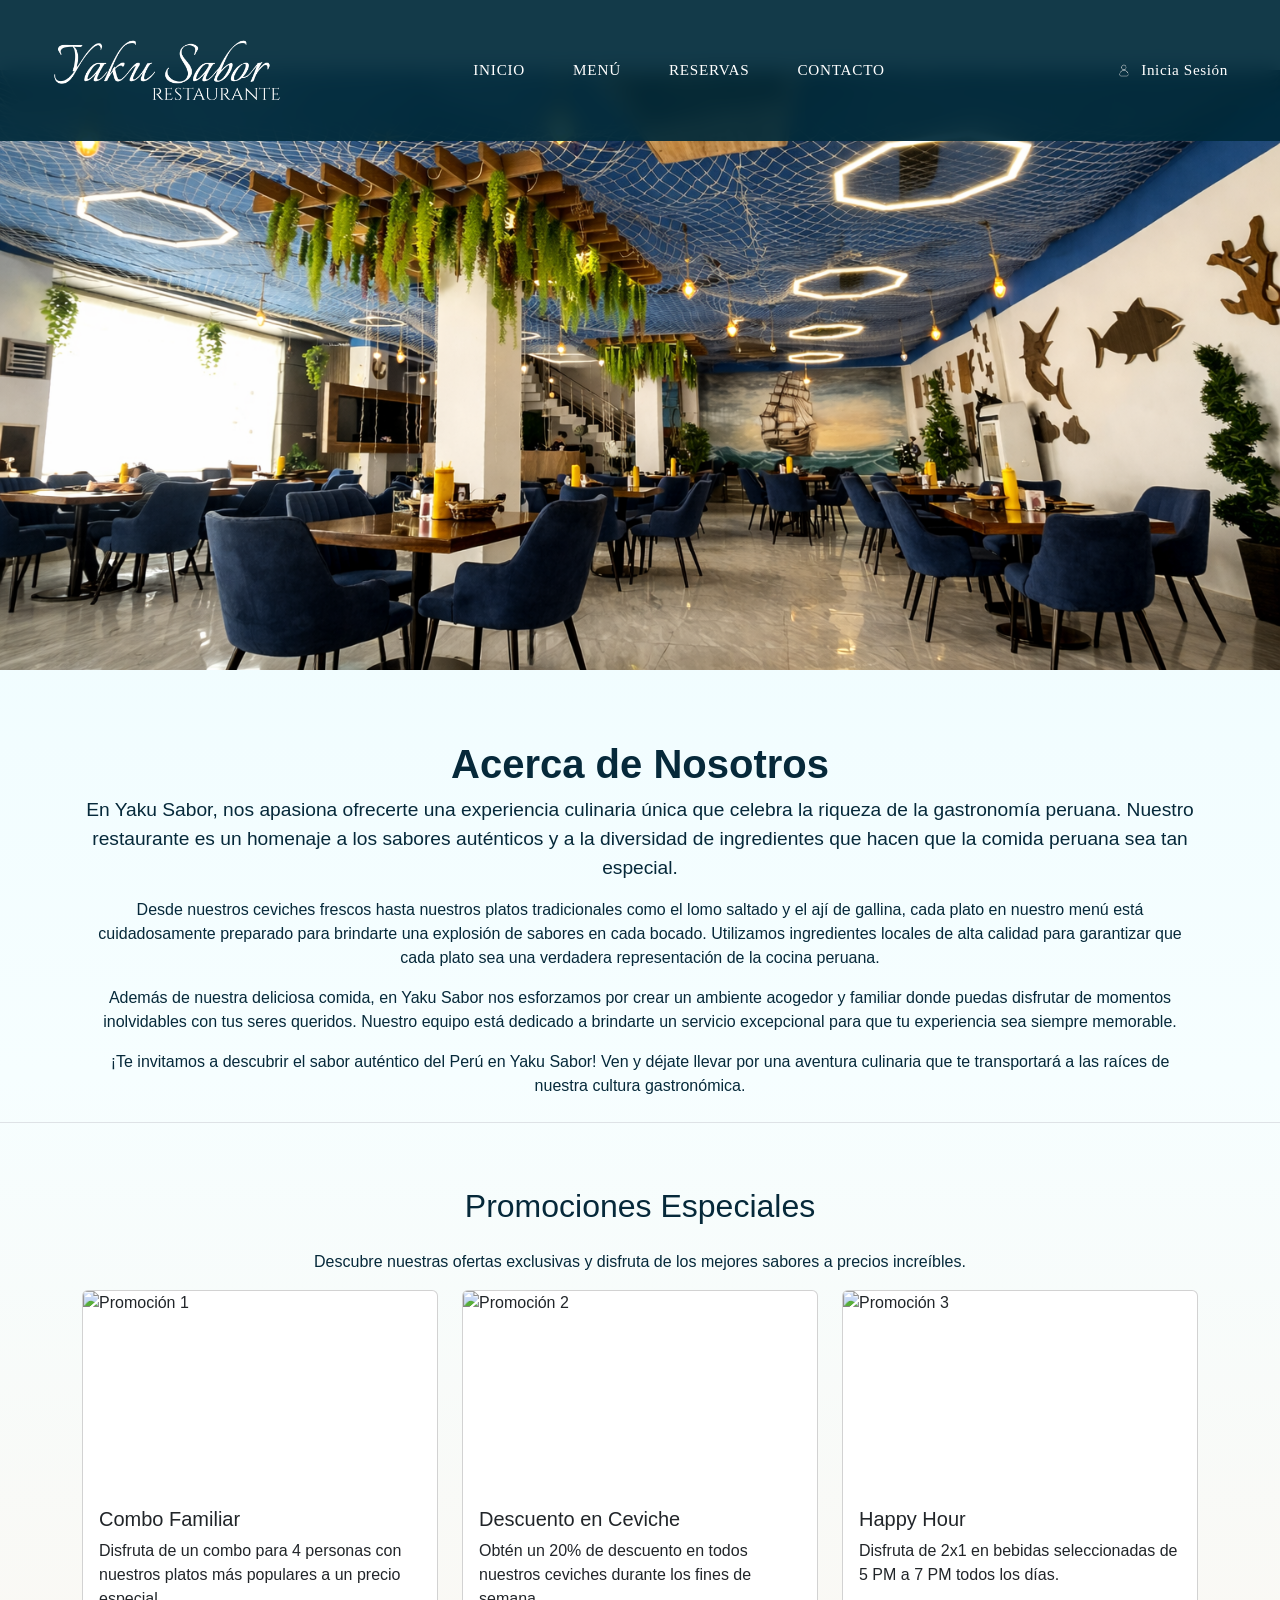
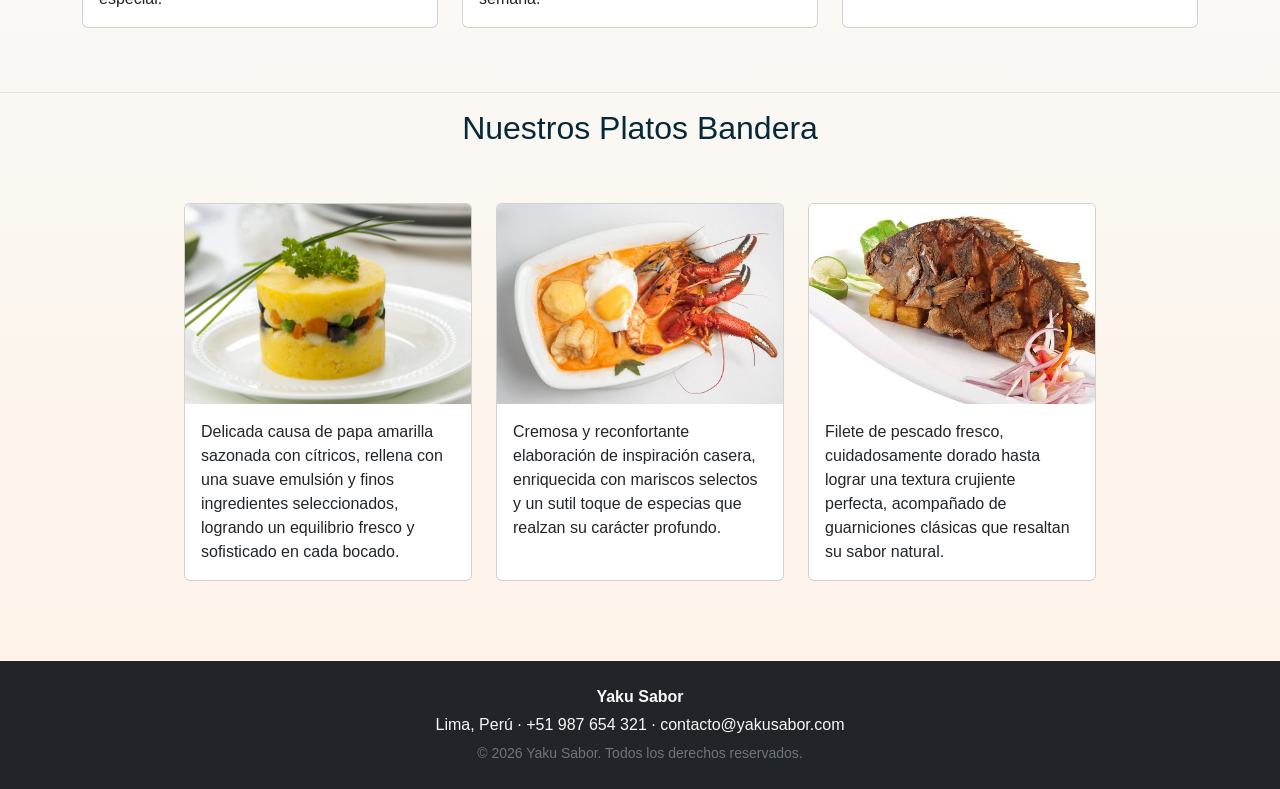
==== Frontend/Dashboard/HTML/Dashboard.html @ efae7c50 "Actualizacion de archivos del proyecto y documentacion README" ====
<!DOCTYPE html>
<html lang="es">

<head>
    <meta charset="UTF-8">
    <meta name="viewport" content="width=device-width, initial-scale=1.0">
    <title>Dashboard - Yaku Sabor</title>
    <link href="https://cdn.jsdelivr.net/npm/bootstrap@5.3.8/dist/css/bootstrap.min.css" rel="stylesheet"
        integrity="sha384-sRIl4kxILFvY47J16cr9ZwB07vP4J8+LH7qKQnuqkuIAvNWLzeN8tE5YBujZqJLB" crossorigin="anonymous">
    <link rel="stylesheet" href="../CSS/styledash.css?v=2">
</head>

<body>
    <nav class="navbar navbar-expand bg-white shadow-sm py-2">
        <div class="container-fluid">
            <div class="ms-auto d-flex align-items-center gap-3">
                <div class="text-end">
                    <div class="fw-semibold text-primary" id="dashboardUserName">Usuario</div>
                    <small class="text-muted" id="dashboardUserRole">Rol</small>
                </div>
                <button class="btn btn-outline-danger btn-sm" type="button" id="dashboardLogoutBtn">
                    Cerrar sesión
                </button>
                <a href="#" class="profile-link d-flex align-items-center text-decoration-none">
                    <img src="../../../img/register2.png" alt="perfil" class="profile-img">
                </a>
            </div>
        </div>
    </nav>

    <div class="dashboard-wrapper">
        <div class="dashboard-grid">
            <aside class="col-left">
                <div class="restaurant-card p-3">
                    <div class="restaurant-header">
                        <img src="../../../img/ICON1.png" alt="icon" class="icon-img">
                    </div>

                    <div class="left-options mt-3 d-grid gap-2">
                        <!-- Gestión de Sala -->
                        <a href="Gestion DeSala.html" class="btn-pdf js-dashboard-link"
                            data-title="Gestión de Sala" data-roles="ADMINISTRADOR,MESERO">Gestión de Sala</a>

                        <!-- Gestión Cocina -->
                        <a href="GestionDeCocinav2.html" class="btn-pdf js-dashboard-link"
                            data-title="Gestión Cocina" data-roles="ADMINISTRADOR,COCINERO">Gestión Cocina</a>

                        <!-- Gestión de Productos -->
                        <a href="Productos.html" class="btn-pdf js-dashboard-link"
                            data-title="Gestión de Productos" data-roles="ADMINISTRADOR,COCINERO">Gestión de Productos</a>

                        <!-- Factura -->
                        <a href="Factura.html" class="btn-pdf js-dashboard-link" data-title="Factura"
                            data-roles="ADMINISTRADOR,MESERO">Factura</a>

                        <!-- Reporte Ventas -->
                        <a href="ReporteVentas.html" class="btn-pdf js-dashboard-link" data-title="Reporte Ventas"
                            data-roles="ADMINISTRADOR">Reporte Ventas</a>

                        <!-- Gestión de Mozos -->
                        <a href="GestionMozos.html" class="btn-pdf js-dashboard-link"
                            data-title="Gestión de Mozos" data-roles="ADMINISTRADOR">Gestión de Mozos</a>
                    </div>
                </div>
            </aside>

            <main class="col-right">
                <div class="d-flex align-items-center justify-content-between flex-wrap gap-2 mb-3">
                    <h2 class="right-title mb-0">Dashboard</h2>
                </div>

                <section class="card-panel module-viewer">
                    <div class="d-flex justify-content-between align-items-center gap-2 mb-3 flex-wrap">
                        <h3 id="viewer-title" class="h5 mb-0">Gestión de Sala</h3>
                    </div>

                    <div class="w-100">
                        <iframe id="dashboard-content-frame" class="module-frame w-100" title="Contenido del módulo"
                            src="Gestion DeSala.html"></iframe>
                    </div>
                </section>
            </main>
        </div>
    </div>

    <script src="https://cdn.jsdelivr.net/npm/bootstrap@5.3.8/dist/js/bootstrap.bundle.min.js"
        integrity="sha384-FKyoEForCGlyvwx9Hj09JcYn3nv7wiPVlz7YYwJrWVcXK/BmnVDxM+D2scQbITxI"
        crossorigin="anonymous"></script>
    <script>

                function resolveApiBaseUrl() {
            const override = window.__API_BASE_URL__ || localStorage.getItem("apiBaseUrl");
            if (override) {
                return override.replace(/\/$/, "");
            }

            const { origin, hostname, protocol } = window.location;

            if (hostname.endsWith(".app.github.dev") || hostname.endsWith(".githubpreview.dev")) {
                return origin.replace(/-(\d+)\.app\.github\.dev$/, "-8080.app.github.dev").replace(/-(\d+)\.githubpreview\.dev$/, "-8080.githubpreview.dev") + "/api";
            }

            return `${protocol}//${hostname}:8080/api`;
        }
        
        const moduleLinks = Array.from(document.querySelectorAll('.js-dashboard-link'));
        const moduleFrame = document.getElementById('dashboard-content-frame');
        const viewerTitle = document.getElementById('viewer-title');
        const dashboardUserName = document.getElementById('dashboardUserName');
        const dashboardUserRole = document.getElementById('dashboardUserRole');
        const dashboardLogoutBtn = document.getElementById('dashboardLogoutBtn');

        const token = localStorage.getItem('token');
        if (!token) {
            window.location.href = '../../Principal/HTML/index.html';
        }

        const authHeaders = () => ({
            'Content-Type': 'application/json',
            Authorization: `Bearer ${token}`
        });

        const redirectToPublic = () => {
            localStorage.removeItem('token');
            localStorage.removeItem('rol');
            localStorage.removeItem('nombre');
            window.location.href = '../../Principal/HTML/index.html';
        };

        async function loadSession() {
            try {
                const res = await fetch(`${resolveApiBaseUrl()}/auth/me`, { headers: authHeaders() });
                if (!res.ok) { redirectToPublic(); return; }

                const data = await res.json();
                const nombre = data.nombre || 'Usuario';
                const rol = data.rol || 'Sin rol';

                localStorage.setItem('rol', rol);
                localStorage.setItem('nombre', nombre);

                dashboardUserName.textContent = nombre;
                dashboardUserRole.textContent = rol;

                // ── Si es Mesero, registrar presencia activa ──────────────
                if (rol.trim().toUpperCase() === 'MESERO') {
                    registrarMeseroActivo(nombre);
                }

                // ── Panel de tareas asignadas (solo Mesero) ────────────────
                iniciarPanelTareas(rol);

                if (rol.toLowerCase().includes('cliente')) {
                    redirectToPublic();
                    return;
                }

                let firstVisible = null;
                moduleLinks.forEach((link) => {
                    const roles = (link.dataset.roles || '')
                        .split(',')
                        .map(r => r.trim().toUpperCase())
                        .filter(Boolean);
                    const hasAccess = roles.length === 0 || roles.includes(rol.trim().toUpperCase());
                    link.style.display = hasAccess ? 'block' : 'none';
                    if (hasAccess && !firstVisible) firstVisible = link;
                });

                if (firstVisible) {
                    viewerTitle.textContent = firstVisible.dataset.title || 'Dashboard';
                    moduleFrame.src = firstVisible.getAttribute('href');
                } else {
                    viewerTitle.textContent = 'Sin permisos';
                    moduleFrame.srcdoc = '<div style="padding:24px;font-family:Arial,sans-serif;color:#1b3a57"><h4>Sin permisos</h4><p>No tienes acceso a ningún módulo.</p></div>';
                }

                moduleLinks.forEach((link) => {
                    if (link.style.display === 'none') return;
                    link.addEventListener('click', (event) => {
                        event.preventDefault();
                        const href = link.getAttribute('href');
                        const title = link.dataset.title || 'Vista del módulo';
                        if (!href || href === '#') {
                            viewerTitle.textContent = `${title} (pendiente)`;
                            moduleFrame.removeAttribute('src');
                            moduleFrame.srcdoc = '<div style="font-family:Arial,sans-serif;padding:24px;color:#1b3a57"><h4>Módulo pendiente</h4></div>';
                            return;
                        }
                        viewerTitle.textContent = title;
                        moduleFrame.removeAttribute('srcdoc');
                        moduleFrame.src = href;
                    });
                });
            } catch (err) {
                redirectToPublic();
            }
        }

        // ── Registrar mesero activo en localStorage ───────────────────────
        function registrarMeseroActivo(nombre) {
            try {
                const KEY = 'mozos_activos';
                const raw = localStorage.getItem(KEY);
                const activos = raw ? JSON.parse(raw) : {};
                activos[nombre] = Date.now();
                localStorage.setItem(KEY, JSON.stringify(activos));
            } catch (e) { /* silencioso */ }
        }

        // ── Panel flotante de tareas pendientes (solo rol Mesero) ─────────
        function iniciarPanelTareas(rol) {
            if (rol.trim().toUpperCase() !== 'MESERO') return;

            const panel = document.createElement('div');
            panel.id = 'panelTareas';
            panel.style.cssText = 'position:fixed;bottom:20px;right:20px;max-width:320px;z-index:2000;';
            document.body.appendChild(panel);

            async function cargarTareas() {
                try {
                    const res = await fetch(`${resolveApiBaseUrl()}/tareas/mias`, { headers: authHeaders() });
                    if (!res.ok) return;
                    const tareas = await res.json();

                    if (!tareas.length) { panel.innerHTML = ''; return; }

                    panel.innerHTML = tareas.map(t => `
                        <div style="background:#1b3a57;color:#fff;border-radius:12px;padding:12px 16px;margin-bottom:8px;box-shadow:0 8px 24px rgba(0,0,0,.2);">
                            <div style="font-size:.72rem;opacity:.7;margin-bottom:4px;">📋 Tarea de ${t.asignadoPor}</div>
                            <div style="font-size:.9rem;margin-bottom:8px;">${t.mensaje}</div>
                            <button onclick="completarTarea(${t.id})" style="background:#16a34a;border:none;color:#fff;border-radius:8px;padding:5px 12px;font-size:.8rem;cursor:pointer;">✓ Hecho</button>
                        </div>
                    `).join('');
                } catch (e) { /* silencioso */ }
            }

            window.completarTarea = async function (id) {
                try {
                    await fetch(`${resolveApiBaseUrl()}/tareas/${id}/completar`, { method: 'PUT', headers: authHeaders() });
                    cargarTareas();
                } catch (e) { /* silencioso */ }
            };

            cargarTareas();
            setInterval(cargarTareas, 20000);
        }

        // ── Al cerrar sesión, quitar al mesero del registro ───────────────
        dashboardLogoutBtn.addEventListener('click', () => {
            const nombre = localStorage.getItem('nombre');
            const rol    = localStorage.getItem('rol') || '';
            if (rol.trim().toUpperCase() === 'MESERO' && nombre) {
                try {
                    const KEY = 'mozos_activos';
                    const raw = localStorage.getItem(KEY);
                    const activos = raw ? JSON.parse(raw) : {};
                    delete activos[nombre];
                    localStorage.setItem(KEY, JSON.stringify(activos));
                } catch (e) { /* silencioso */ }
            }
            localStorage.removeItem('token');
            localStorage.removeItem('rol');
            localStorage.removeItem('nombre');
            window.location.href = '../../Principal/HTML/index.html';
        });

        loadSession();
    </script>
</body>
</html>
---- Frontend/Dashboard/CSS/styledash.css ----
* {
    margin: 0;
    padding: 0;
    box-sizing: border-box;
}

body {
    font-family: 'Trebuchet MS', 'Lucida Sans Unicode', 'Lucida Grande', 'Lucida Sans', Arial, sans-serif;
    min-height: 100vh;
    color: #1b3a57;
}

.navbar {
    background: #fff;
}

.profile-img {
    width: 40px;
    height: 40px;
    border-radius: 50%;
    object-fit: cover;
    border: 2px solid rgba(27, 58, 87, 0.08);
}

.dashboard-wrapper {
    padding: 1em 0;
    width: 100%;
}

.dashboard-grid {
    display: grid;
    grid-template-columns: 320px 1fr;
    gap: 24px;
    width: 100%;
    align-items: start;
}

.restaurant-card {
    background-color: #1b3a57;
    padding: 0 0 4em 1em;
    border-radius: var(--bs-card-border-radius, 12px);
    overflow: hidden;
    box-shadow: 0 10px 28px rgba(27, 58, 87, 0.14);
}

.icon-img {
    width: 90%;
    height: auto;
    object-fit: contain;
    display: block;
}

.left-options .btn-pdf {
    background-color: rgba(255, 255, 255, 0.08);
    color: #fff;
    padding: 10px 12px;
    display: flex;
    align-items: center;
    justify-content: flex-start;
    gap: 10px;
    text-decoration: none;
    font-size: 15px;
    border: 1px solid rgba(255, 255, 255, 0.18);
    border-radius: 999px;
    transition: background-color 0.2s ease, color 0.2s ease, border-color 0.2s ease, transform 0.15s ease;
    box-shadow: none;
}

.left-options .btn-pdf:hover {
    background-color: rgba(245, 245, 245, 0.96);
    color: #1b3a57;
    border-color: rgba(245, 245, 245, 0.9);
    transform: translateY(-1px);
}

.col-right .right-title {
    font-size: 1.4rem;
    margin-bottom: 12px;
    color: #1b3a57;
}

.grid-dashboard {
    display: grid;
    grid-template-columns: repeat(2, 1fr);
    gap: 18px;
    padding: 6px 0;
    margin-top: 6px;
}

.card-panel {
    background: #ffffff;
    border-radius: var(--bs-card-border-radius, 12px);
    padding: 18px;
    display: flex;
    flex-direction: column;
    justify-content: center;
    box-shadow: 0 10px 28px rgba(0, 0, 0, 0.06);
    min-height: 120px;
    border: 1px solid rgba(219, 227, 234, 0.85);
}

.metric-card {
    text-align: left;
    padding: 14px;
}

.metric-value {
    font-size: 1.25rem;
    font-weight: 700;
    color: #1b3a57;
}

.metric-label {
    font-size: 0.85rem;
    color: #6b7b8a;
    margin-top: 6px;
}

.placeholder-panel {
    min-height: 220px;
    align-items: flex-start;
    gap: 8px;
}

.placeholder-title {
    font-weight: 600;
    color: #1b3a57;
    margin-bottom: 8px;
}

.grid-dashboard .btn-pdf {
    height: 120px;
    display: flex;
    align-items: center;
    justify-content: center;
    border-radius: 8px;
    font-size: 1rem;
    text-decoration: none;
    color: #fff;
    background-color: #1b3a57;
    border: none;
    transition: background-color 0.3s ease, color 0.3s ease;
}

.module-viewer {
    min-height: calc(100vh - 120px);
}

.module-viewer .btn-pdf {
    border-radius: 8px;
    text-decoration: none;
    color: #fff;
    background-color: #1b3a57;
    border: none;
    transition: background-color 0.3s ease, color 0.3s ease;
}

.module-frame {
    width: 100%;
    min-height: 72vh;
    border: 1px solid rgba(219, 227, 234, 0.95);
    border-radius: 12px;
    background: #fff;
    box-shadow: 0 10px 22px rgba(0, 0, 0, 0.04);
}


.category-card {
    border: none;
    border-radius: 16px;
    box-shadow: 0 8px 22px rgba(0, 0, 0, 0.06);
    overflow: hidden;
}

.category-card .card-header {
    background: #ffffff;
    color: #1b3a57;
    font-weight: 700;
    border-bottom: 1px solid #e7edf3;
}

.category {
    border: none;
    border-radius: 16px;
    overflow: hidden;
    box-shadow: 0 8px 22px rgba(0, 0, 0, 0.06);
}

.category-bar {
    display: flex;
    gap: 10px;
    align-items: center;
    overflow-x: auto;
    padding: 14px 16px;
    background: #ffffff;
    border-bottom: 1px solid #e7edf3;
    white-space: nowrap;
}

.category-tab {
    flex: 0 0 auto;
    border: 1px solid #d9e2ec;
    border-radius: 999px;
    background: #f8fbff;
    color: #1b3a57;
    font-weight: 700;
    padding: 10px 16px;
    transition: background-color 0.2s ease, color 0.2s ease, transform 0.2s ease, border-color 0.2s ease;
}

.category-tab:hover {
    border-color: #1b3a57;
    background: #eef5fb;
    color: #1b3a57;
    transform: translateY(-1px);
}

.category-tab.active {
    background: #1b3a57;
    color: #fff;
    border-color: #1b3a57;
}

.category-body {
    background: #fff;
}

.category-panel {
    display: none;
}

.category-panel.active {
    display: block;
}

.ticket-card {
    border: none;
    border-radius: 16px;
    overflow: hidden;
    box-shadow: 0 8px 22px rgba(0, 0, 0, 0.06);
    position: sticky;
    top: 24px;
}

.ticket-header {
    background: #1b3a57;
    color: #fff;
    font-weight: 700;
    border-bottom: none;
}

.ticket-body {
    min-height: 320px;
    background: #fff;
}

.ticket-footer {
    background: #f7fafc;
    border-top: 1px solid #e7edf3;
    color: #1b3a57;
}

.ticket-meta {
    display: flex;
    justify-content: space-between;
    gap: 12px;
    flex-wrap: wrap;
    font-size: 0.95rem;
    color: #1b3a57;
}

.ticket-empty {
    padding: 18px;
    border: 1px dashed #cfd8e3;
    border-radius: 12px;
    color: #6b7b8a;
    background: #fbfdff;
}

.ticket-items {
    display: flex;
    flex-direction: column;
    gap: 12px;
}

.ticket-item {
    display: flex;
    justify-content: space-between;
    gap: 12px;
    padding: 12px 0;
    border-bottom: 1px solid #eef2f6;
}

.ticket-item:last-child {
    border-bottom: none;
}

.ticket-item-name {
    font-weight: 700;
    color: #1b3a57;
}

.ticket-item-meta {
    font-size: 0.9rem;
    color: #6b7b8a;
}

.product-grid {
    display: grid;
    grid-template-columns: repeat(2, minmax(0, 1fr));
    gap: 12px;
}

.product-btn {
    min-height: 84px;
    padding: 12px 14px;
    border: 1px solid #d9e2ec;
    border-radius: 14px;
    background: #fff;
    color: #1b3a57;
    text-align: left;
    font-weight: 700;
    display: flex;
    flex-direction: column;
    justify-content: center;
    gap: 4px;
    transition: transform 0.2s ease, border-color 0.2s ease, box-shadow 0.2s ease, background-color 0.2s ease;
}

.product-btn span {
    font-size: 0.9rem;
    font-weight: 600;
    color: #6b7b8a;
}

.product-btn:hover {
    border-color: #1b3a57;
    box-shadow: 0 8px 18px rgba(27, 58, 87, 0.12);
    transform: translateY(-2px);
    background: #f7fbff;
    color: #1b3a57;
}

.product-btn:focus-visible {
    outline: 3px solid rgba(27, 58, 87, 0.22);
    outline-offset: 2px;
}

.product-item {
    display: flex;
    justify-content: space-between;
    align-items: start;
    gap: 16px;
    padding: 0.8rem 0;
    border-bottom: 1px solid #eef2f6;
}

.product-item:last-child {
    border-bottom: none;
}

.product-name {
    font-weight: 600;
    color: #1b3a57;
}

.product-meta {
    font-size: 0.9rem;
    color: #6b7b8a;
}

.product-price {
    font-weight: 700;
    color: #1b3a57;
    white-space: nowrap;
}

/* Responsivo */
@media (max-width: 992px) {
    .dashboard-grid {
        grid-template-columns: 1fr;
        padding: 0 12px;
    }

    .grid-dashboard {
        grid-template-columns: repeat(2, 1fr);
    }

    .restaurant-card {
        height: 120px;
    }

    .module-viewer {
        min-height: auto;
    }
}

@media (max-width: 576px) {
    .grid-dashboard {
        grid-template-columns: 1fr;
    }

    .left-options .btn-pdf {
        font-size: 0.9rem;
        padding: 10px;
    }

    .profile-img {
        width: 36px;
        height: 36px;
    }

    .product-grid {
        grid-template-columns: 1fr;
    }

    .ticket-card {
        position: static;
    }

    .category-bar {
        padding: 12px;
    }

    .category-tab {
        padding: 9px 14px;
        font-size: 0.95rem;
    }
}

/* Utilidades / overrides del tema (mínimo) */

.mb-2 .badge {
    font-size: 0.95rem;
    font-weight: 600;
    padding: 0.55em 0.90em;
}

.product-btn.no-disponible {
    background: #fef2f2;
    border-color: #fca5a5;
    color: #9ca3af;
    cursor: not-allowed;
    opacity: .75;
}

.product-btn.no-disponible span {
    color: #ef4444;
}

.product-btn.no-disponible .badge-nodisponible {
    display: inline-block;
    font-size: .68rem;
    background: #fee2e2;
    color: #dc2626;
    border-radius: 999px;
    padding: 1px 7px;
    font-weight: 700;
    margin-top: 2px;
}

.product-btn.no-disponible:hover {
    transform: none;
    box-shadow: none;
    border-color: #fca5a5;
    background: #fef2f2;
}

/* Pestaña de categoría vacía */
.category-tab.sin-items {
    opacity: .45;
    cursor: default;
}

#productosCargando {
    color: #64748b;
    font-size: .88rem;
    padding: 20px;
    text-align: center;
}

.sala-header {
    display: flex;
    align-items: center;
    justify-content: space-between;
    flex-wrap: wrap;
    gap: 10px;
    margin-bottom: 10px;
}

#lastUpdate {
    font-size: .75rem;
    color: #94a3b8;
}

.refresh-sala-btn {
    font-size: .8rem;
    border-radius: 999px;
    padding: 4px 14px;
}

.section-title {
    font-size: 1rem;
    font-weight: 700;
    color: #1b3a57;
    display: flex;
    align-items: center;
    gap: 8px;
    margin: 22px 0 12px;
    padding-bottom: 6px;
    border-bottom: 2px solid #e2e8f0;
}


/* ════════════════════════════════════════
       LAYOUT
    ════════════════════════════════════════ */
.sala-header {
    display: flex;
    align-items: center;
    justify-content: space-between;
    flex-wrap: wrap;
    gap: 10px;
    margin-bottom: 12px;
}

#lastUpdate {
    font-size: .73rem;
    color: #94a3b8;
}

.section-title {
    font-size: .95rem;
    font-weight: 700;
    color: #1b3a57;
    display: flex;
    align-items: center;
    gap: 8px;
    margin: 24px 0 12px;
    padding-bottom: 6px;
    border-bottom: 2px solid #e2e8f0;
}

/* ════════════════════════════════════════
       TARJETA DE MESA
    ════════════════════════════════════════ */
.card.mesa {
    border-radius: 14px;
    border: 2px solid;
}

/* -- Verde: disponible / libre */
.card.mesa.disponible {
    background: #f0fdf4;
    border-color: #4ade80;
}

/* -- Amarillo: ocupada */
.card.mesa.ocupada {
    background: #fefce8;
    border-color: #facc15;
}

/* -- Gris: reservada */
.card.mesa.reservada {
    background: #f1f5f9;
    border-color: #94a3b8;
}

/* -- Rojo: fuera de servicio */
.card.mesa.fuera {
    background: #fff1f2;
    border-color: #f87171;
}
.mesa-link {
    display: block;
    text-align: center;
    font-weight: 700;
    font-size: .88rem;
    letter-spacing: .04em;
    border-radius: 9px;
    padding: 10px 4px;
    color: #fff;
    text-decoration: none;
}

.disponible .mesa-link {
    background: #16a34a;
}

.ocupada .mesa-link {
    background: #ca8a04;
}

.reservada .mesa-link {
    background: #64748b;
}

.fuera .mesa-link {
    background: #dc2626;
    pointer-events: none;
    opacity: .7;
}

/* ── Badge estado ── */
.mesa-badge {
    font-size: .64rem;
    font-weight: 700;
    padding: 2px 8px;
    border-radius: 999px;
    display: block;
    text-align: center;
}

.disponible .mesa-badge {
    background: #dcfce7;
    color: #15803d;
}

.ocupada .mesa-badge {
    background: #fef9c3;
    color: #a16207;
}

.reservada .mesa-badge {
    background: #e2e8f0;
    color: #475569;
}

.fuera .mesa-badge {
    background: #fee2e2;
    color: #dc2626;
}


.mesa-actions {
    display: flex;
    gap: 4px;
    margin-top: 4px;
}

.btn-ac {
    flex: 1;
    font-size: .66rem;
    font-weight: 700;
    border: none;
    border-radius: 8px;
    padding: 5px 3px;
    cursor: pointer;
    white-space: nowrap;
}

.btn-ac:disabled {
    opacity: .32;
    cursor: not-allowed;
}

.btn-fuera {
    background: #ef4444;
    color: #fff;
}

.btn-fuera:hover:not(:disabled) {
    background: #b91c1c;
}

.btn-liberar {
    background: #16a34a;
    color: #fff;
    margin-top: 4px;
    width: 100%;
}

.btn-liberar:hover:not(:disabled) {
    background: #15803d;
}

.btn-eliminar {
    background: transparent;
    color: #dc2626;
    border: 1px solid #f87171;
    font-size: .62rem;
    border-radius: 8px;
    padding: 3px 6px;
    cursor: pointer;
    width: 100%;
    margin-top: 3px;
    transition: background .15s;
}

.btn-eliminar:hover {
    background: #fee2e2;
}

.sala-loading {
    text-align: center;
    padding: 40px;
    color: #8fa3b0;
    font-size: .9rem;
}

.sala-empty {
    text-align: center;
    padding: 40px;
    color: #94a3b8;
    font-size: .9rem;
    border: 2px dashed #e2e8f0;
    margin-top: 16px;
}

.sala-error {
    background: #fff1f2;
    border: 1px solid #fca5a5;
    border-radius: 10px;
    padding: 14px 18px;
    color: #dc2626;
    font-size: .88rem;
    margin: 12px 0;
}

.btn-add-mesa {
    display: inline-flex;
    align-items: center;
    gap: 7px;
    background: #1b3a57;
    color: #fff;
    border: none;
    border-radius: 999px;
    padding: 8px 20px;
    font-size: .87rem;
    font-weight: 700;
    cursor: pointer;

}

.btn-send-kitchen {
      background: linear-gradient(135deg, #ca8a04, #f59e0b);
      color: #fff;
      border: none;
      border-radius: 12px;
      padding: 12px 24px;
      font-weight: 700;
      font-size: .95rem;
      cursor: pointer;
      width: 100%;
      margin-top: 12px;
      display: flex;
      align-items: center;
      justify-content: center;
      gap: 8px;
      transition: transform .15s, box-shadow .15s, opacity .15s;
      box-shadow: 0 4px 14px rgba(202, 138, 4, .35);
    }
    .btn-send-kitchen:hover:not(:disabled) {
      transform: translateY(-2px);
      box-shadow: 0 8px 20px rgba(202, 138, 4, .45);
    }
    .btn-send-kitchen:disabled {
      opacity: .5;
      cursor: not-allowed;
    }
    .auto-refresh-badge {
      font-size: .72rem;
      background: #e8f1fb;
      color: #1b3a57;
      border: 1px solid #c9daef;
      border-radius: 999px;
      padding: 2px 10px;
      margin-left: 8px;
      font-weight: 600;
    }
    #refresh-countdown {
      font-size: .72rem;
      color: #94a3b8;
      display: inline-block;
    }
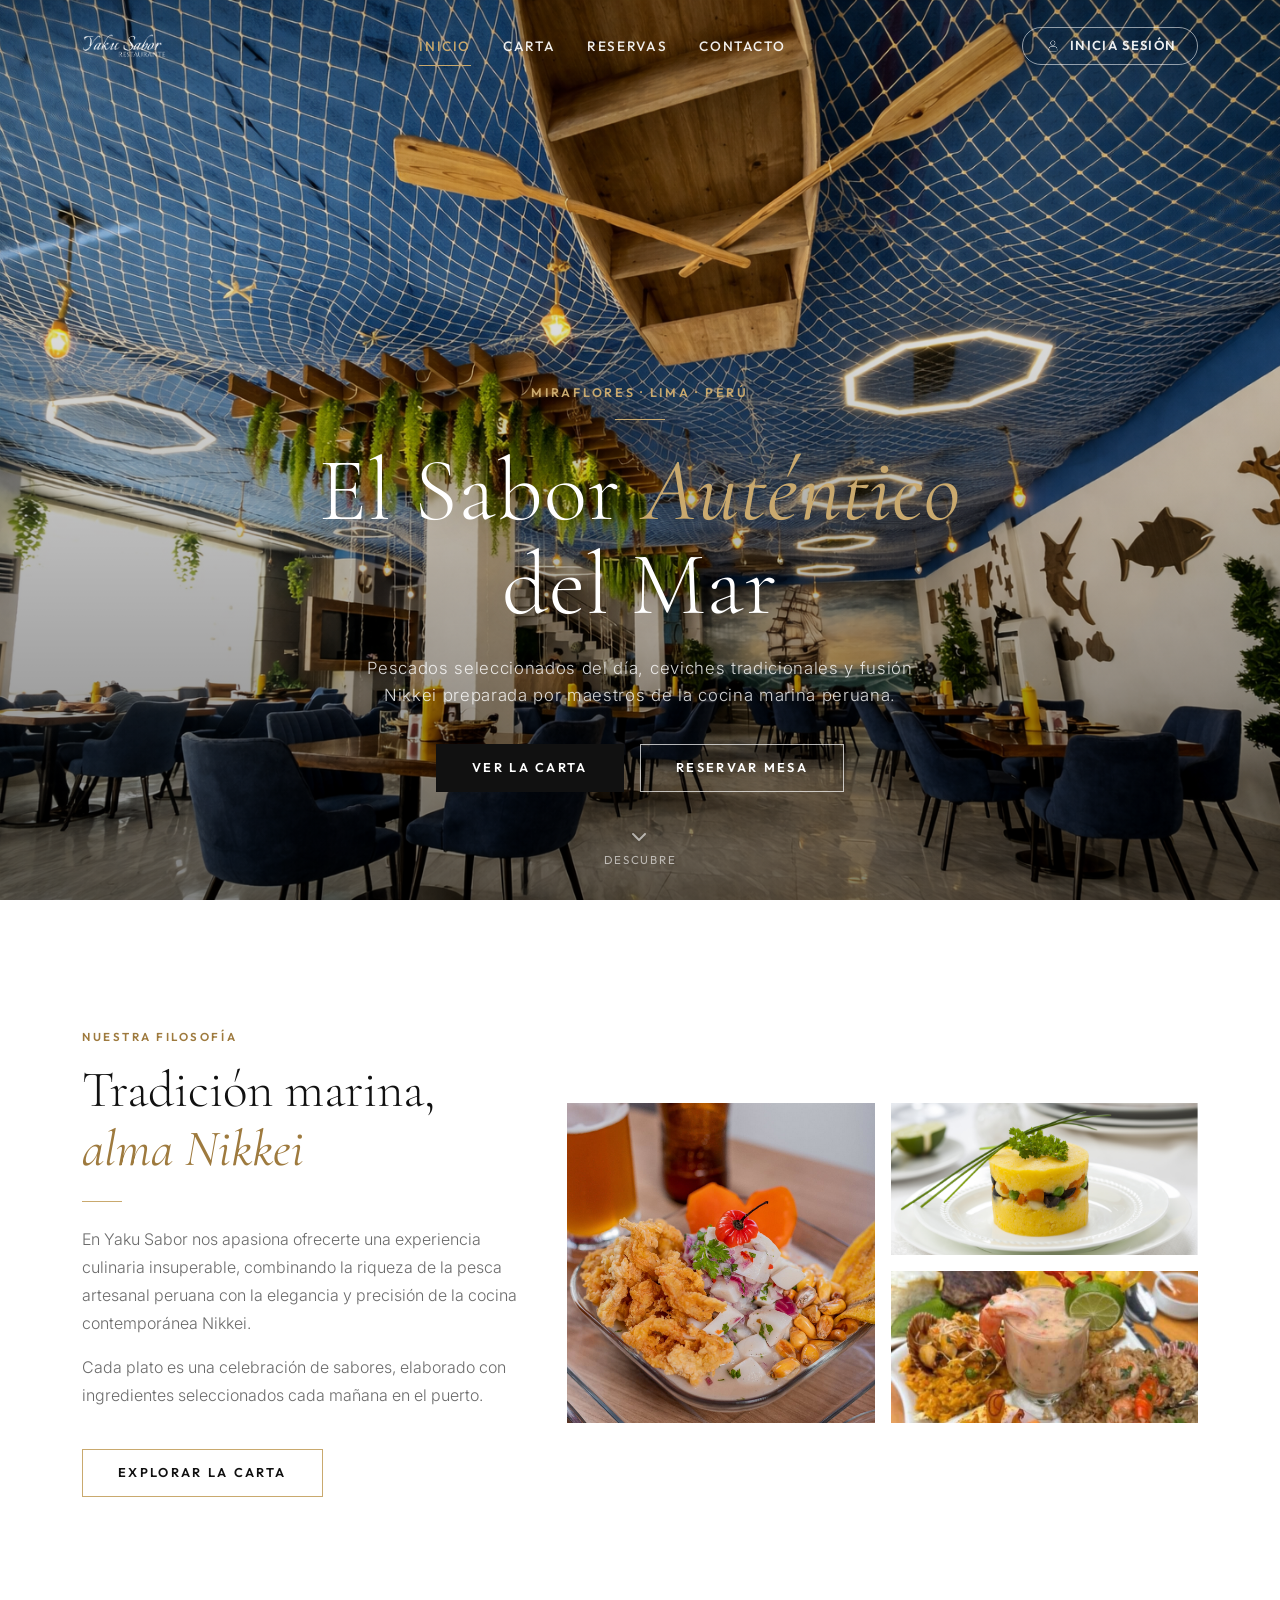
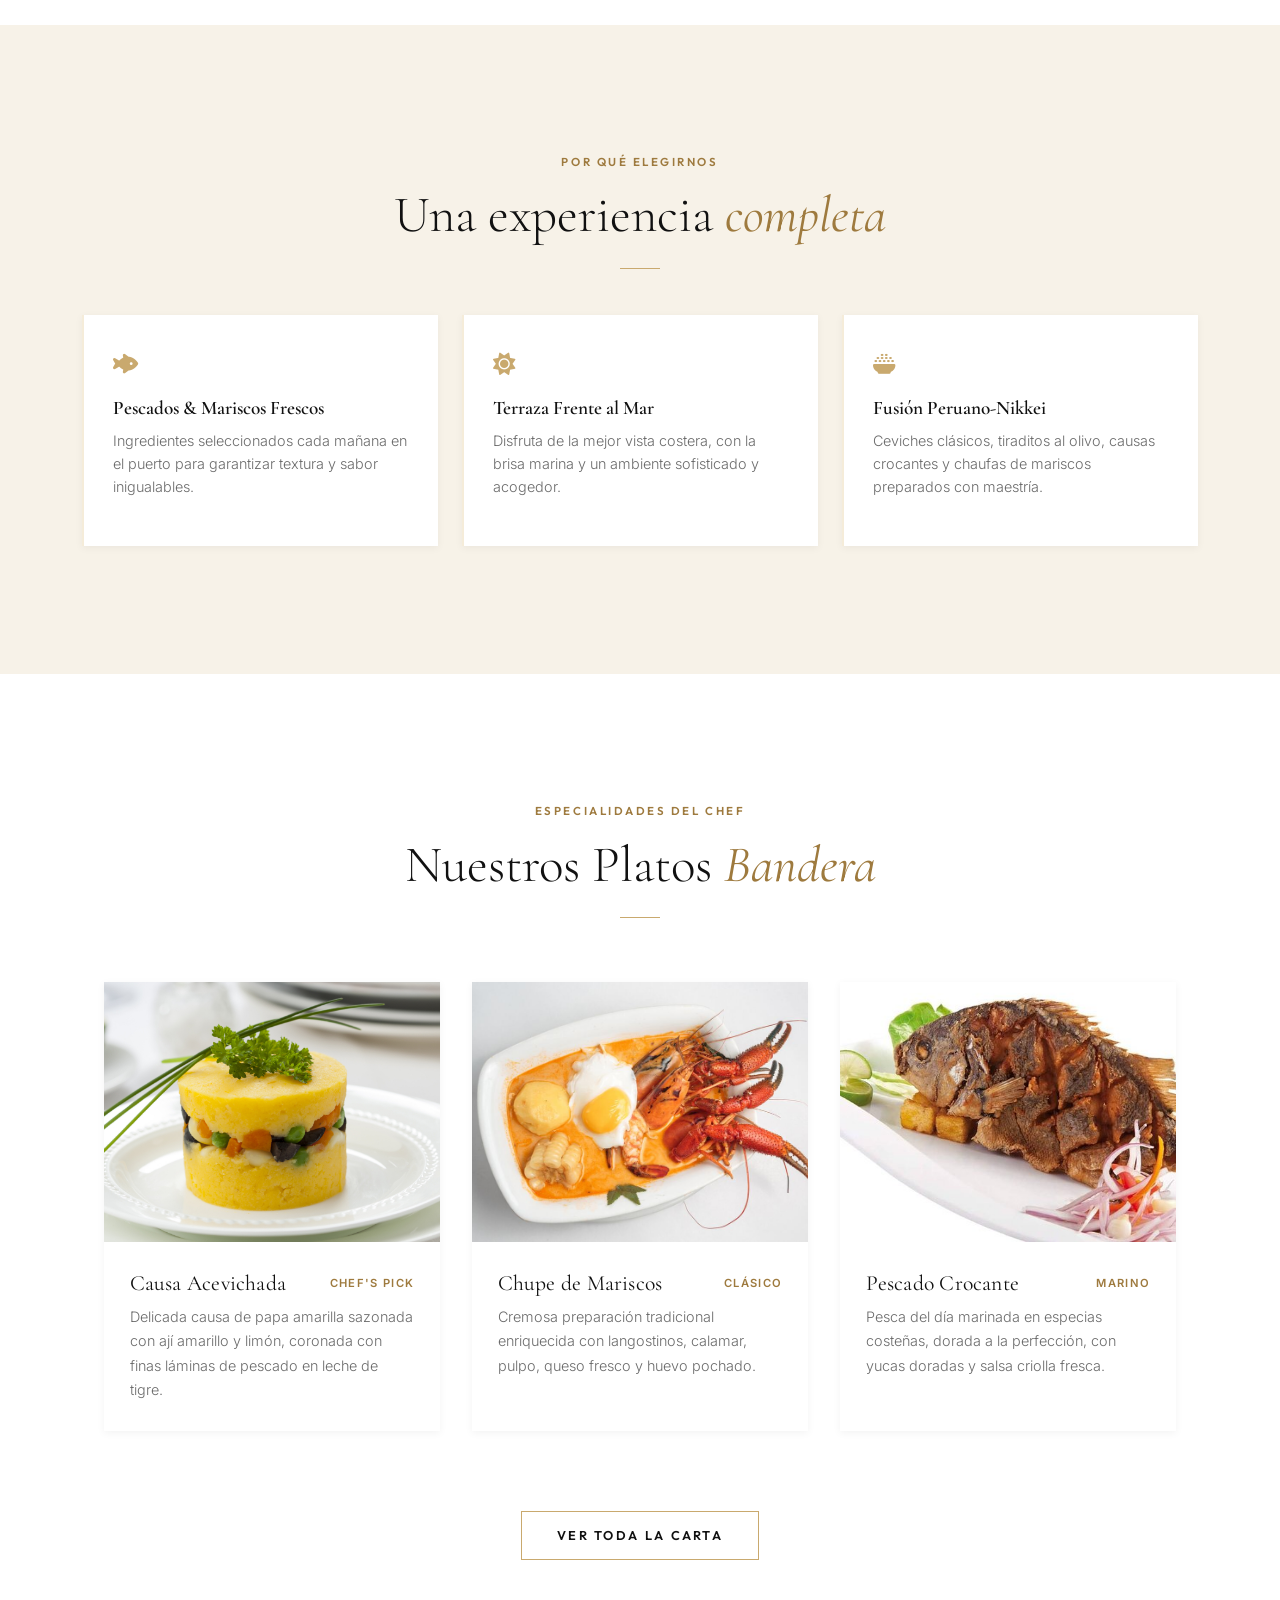
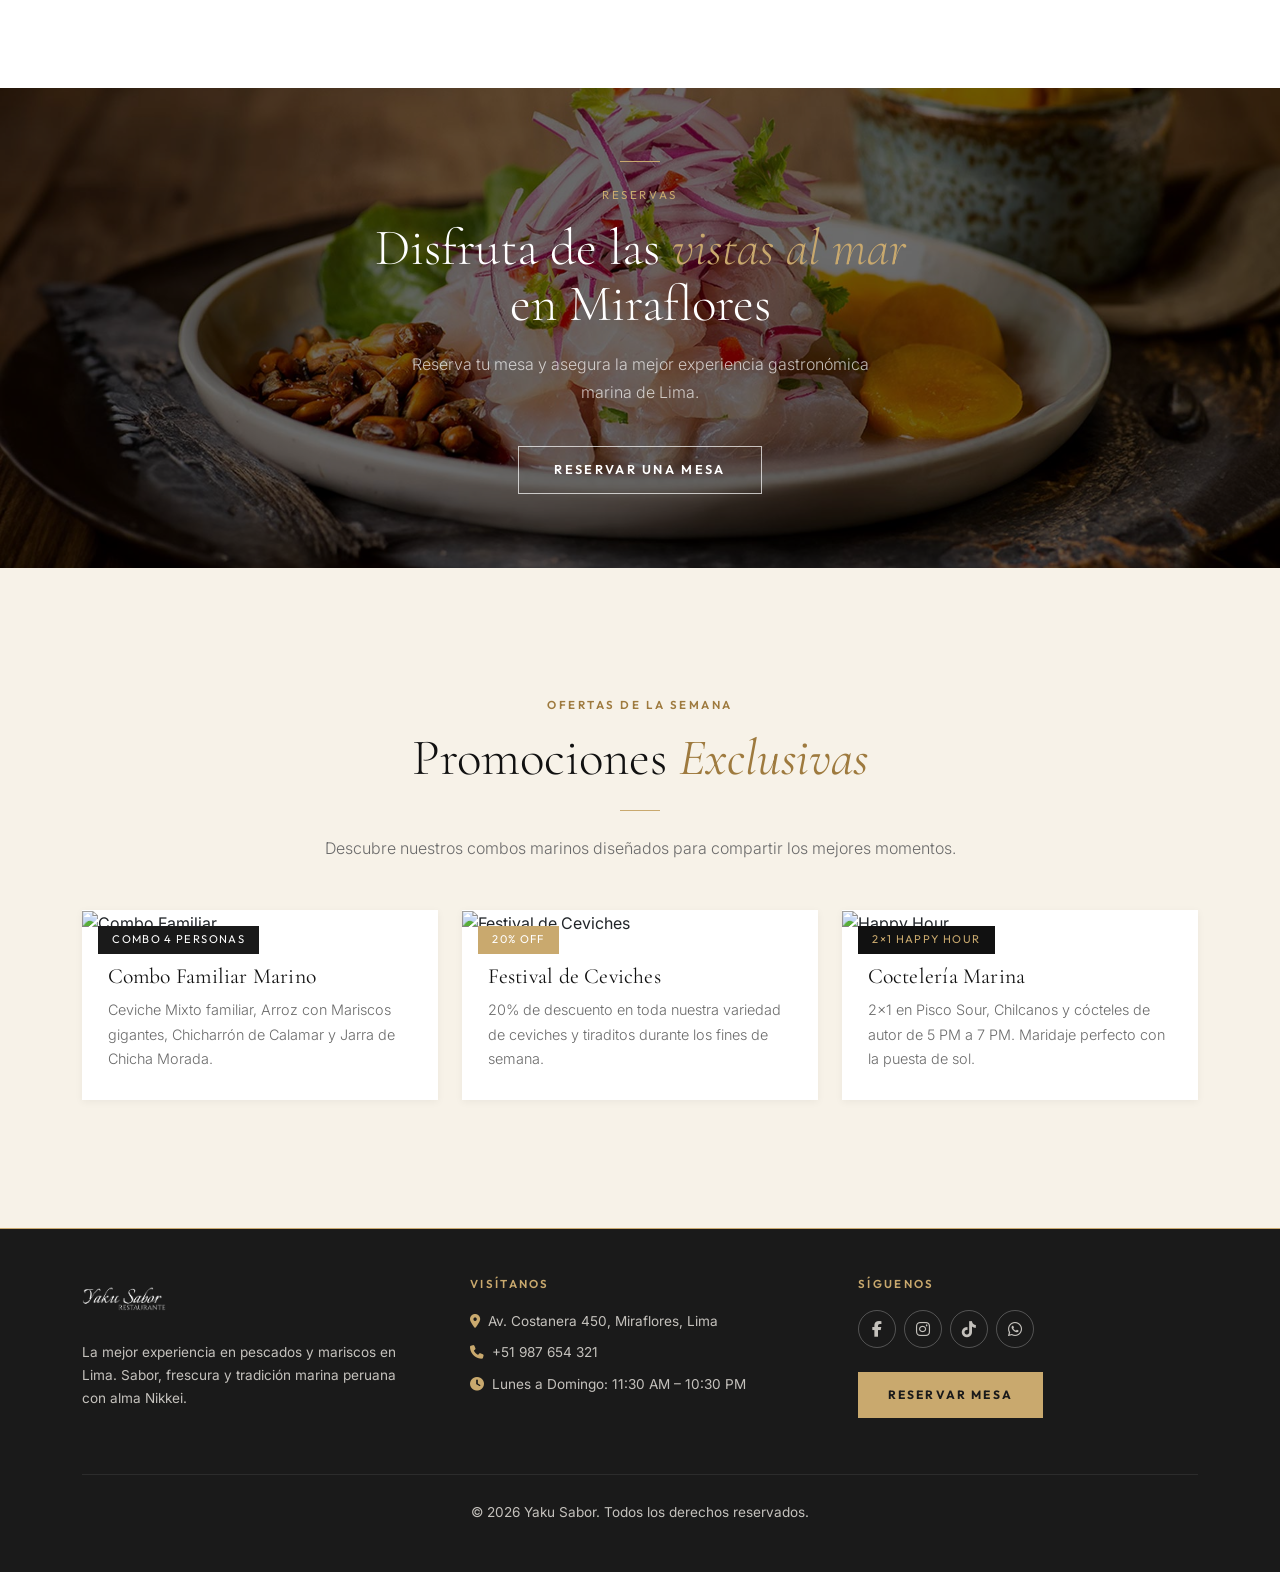
==== commit 913c1e39: "UIX update" ====
--- a/Frontend/Dashboard/HTML/Dashboard.html
+++ b/Frontend/Dashboard/HTML/Dashboard.html
@@ -4,25 +4,36 @@
 <head>
     <meta charset="UTF-8">
     <meta name="viewport" content="width=device-width, initial-scale=1.0">
-    <title>Dashboard - Yaku Sabor</title>
+    <title>Dashboard Admin Suite - Yaku Sabor</title>
+    <!-- Bootstrap 5 -->
     <link href="https://cdn.jsdelivr.net/npm/bootstrap@5.3.8/dist/css/bootstrap.min.css" rel="stylesheet"
         integrity="sha384-sRIl4kxILFvY47J16cr9ZwB07vP4J8+LH7qKQnuqkuIAvNWLzeN8tE5YBujZqJLB" crossorigin="anonymous">
-    <link rel="stylesheet" href="../CSS/styledash.css?v=2">
+    <!-- FontAwesome & Bootstrap Icons -->
+    <link rel="stylesheet" href="https://cdnjs.cloudflare.com/ajax/libs/font-awesome/6.5.1/css/all.min.css">
+    <link rel="stylesheet" href="https://cdn.jsdelivr.net/npm/bootstrap-icons@1.11.3/font/bootstrap-icons.min.css">
+    <!-- Styledash CSS -->
+    <link rel="stylesheet" href="../CSS/styledash.css?v=3">
 </head>
 
 <body>
-    <nav class="navbar navbar-expand bg-white shadow-sm py-2">
+    <!-- Top Header -->
+    <nav class="navbar navbar-expand bg-white py-2">
         <div class="container-fluid">
+            <div class="d-flex align-items-center gap-2">
+                <i class="fa-solid fa-shield-halved text-info fs-4"></i>
+                <span class="fw-bold font-outfit fs-5 text-dark">Yaku Sabor <span class="badge bg-info text-dark ms-1">Admin Executive</span></span>
+            </div>
+
             <div class="ms-auto d-flex align-items-center gap-3">
                 <div class="text-end">
-                    <div class="fw-semibold text-primary" id="dashboardUserName">Usuario</div>
-                    <small class="text-muted" id="dashboardUserRole">Rol</small>
+                    <div class="fw-semibold text-primary" id="dashboardUserName">Cargando...</div>
+                    <small id="dashboardUserRole">ROL</small>
                 </div>
-                <button class="btn btn-outline-danger btn-sm" type="button" id="dashboardLogoutBtn">
-                    Cerrar sesión
+                <button class="btn btn-outline-danger btn-sm px-3" type="button" id="dashboardLogoutBtn">
+                    <i class="fa-solid fa-right-from-bracket me-1"></i>Cerrar sesión
                 </button>
                 <a href="#" class="profile-link d-flex align-items-center text-decoration-none">
-                    <img src="../../../img/register2.png" alt="perfil" class="profile-img">
+                    <img src="../../../img/register2.png" alt="Perfil" class="profile-img">
                 </a>
             </div>
         </div>
@@ -30,48 +41,72 @@
 
     <div class="dashboard-wrapper">
         <div class="dashboard-grid">
+            <!-- Sidebar -->
             <aside class="col-left">
-                <div class="restaurant-card p-3">
+                <div class="restaurant-card">
                     <div class="restaurant-header">
-                        <img src="../../../img/ICON1.png" alt="icon" class="icon-img">
-                    </div>
-
-                    <div class="left-options mt-3 d-grid gap-2">
+                        <img src="../../../img/ICON1.png" alt="Yaku Sabor" class="icon-img">
+                    </div>
+
+                    <div class="left-options">
                         <!-- Gestión de Sala -->
-                        <a href="Gestion DeSala.html" class="btn-pdf js-dashboard-link"
-                            data-title="Gestión de Sala" data-roles="ADMINISTRADOR,MESERO">Gestión de Sala</a>
+                        <a href="Gestion DeSala.html" class="btn-pdf js-dashboard-link active"
+                            data-title="Gestión de Sala" data-roles="ADMINISTRADOR,MESERO">
+                            <i class="fa-solid fa-chair"></i>
+                            <span>Gestión de Sala</span>
+                        </a>
 
                         <!-- Gestión Cocina -->
                         <a href="GestionDeCocinav2.html" class="btn-pdf js-dashboard-link"
-                            data-title="Gestión Cocina" data-roles="ADMINISTRADOR,COCINERO">Gestión Cocina</a>
+                            data-title="Gestión Cocina" data-roles="ADMINISTRADOR,COCINERO">
+                            <i class="fa-solid fa-fire-burner"></i>
+                            <span>Gestión Cocina (KDS)</span>
+                        </a>
 
                         <!-- Gestión de Productos -->
                         <a href="Productos.html" class="btn-pdf js-dashboard-link"
-                            data-title="Gestión de Productos" data-roles="ADMINISTRADOR,COCINERO">Gestión de Productos</a>
+                            data-title="Gestión de Productos" data-roles="ADMINISTRADOR,COCINERO">
+                            <i class="fa-solid fa-box-archive"></i>
+                            <span>Gestión Productos</span>
+                        </a>
 
                         <!-- Factura -->
-                        <a href="Factura.html" class="btn-pdf js-dashboard-link" data-title="Factura"
-                            data-roles="ADMINISTRADOR,MESERO">Factura</a>
+                        <a href="Factura.html" class="btn-pdf js-dashboard-link" data-title="Facturación POS"
+                            data-roles="ADMINISTRADOR,MESERO">
+                            <i class="fa-solid fa-file-invoice-dollar"></i>
+                            <span>Facturación & Caja</span>
+                        </a>
 
                         <!-- Reporte Ventas -->
-                        <a href="ReporteVentas.html" class="btn-pdf js-dashboard-link" data-title="Reporte Ventas"
-                            data-roles="ADMINISTRADOR">Reporte Ventas</a>
+                        <a href="ReporteVentas.html" class="btn-pdf js-dashboard-link" data-title="Reporte de Ventas"
+                            data-roles="ADMINISTRADOR">
+                            <i class="fa-solid fa-chart-line"></i>
+                            <span>Reporte de Ventas</span>
+                        </a>
 
                         <!-- Gestión de Mozos -->
-                        <a href="GestionMozos.html" class="btn-pdf js-dashboard-link"
-                            data-title="Gestión de Mozos" data-roles="ADMINISTRADOR">Gestión de Mozos</a>
+                        <a href="Gestionmozos.html" class="btn-pdf js-dashboard-link"
+                            data-title="Gestión de Personal" data-roles="ADMINISTRADOR">
+                            <i class="fa-solid fa-users-gear"></i>
+                            <span>Gestión Mozos</span>
+                        </a>
                     </div>
                 </div>
             </aside>
 
+            <!-- Main Workspace Frame -->
             <main class="col-right">
                 <div class="d-flex align-items-center justify-content-between flex-wrap gap-2 mb-3">
-                    <h2 class="right-title mb-0">Dashboard</h2>
+                    <h2 class="right-title mb-0">
+                        <i class="fa-solid fa-gauge-high text-info"></i> Panel Ejecutivo
+                    </h2>
                 </div>
 
                 <section class="card-panel module-viewer">
-                    <div class="d-flex justify-content-between align-items-center gap-2 mb-3 flex-wrap">
-                        <h3 id="viewer-title" class="h5 mb-0">Gestión de Sala</h3>
+                    <div class="d-flex justify-content-between align-items-center gap-2 mb-3 flex-wrap border-bottom pb-2">
+                        <h3 id="viewer-title" class="h5 mb-0 fw-bold text-dark">
+                            <i class="fa-solid fa-layer-group me-2 text-primary"></i>Gestión de Sala
+                        </h3>
                     </div>
 
                     <div class="w-100">
@@ -87,8 +122,7 @@
         integrity="sha384-FKyoEForCGlyvwx9Hj09JcYn3nv7wiPVlz7YYwJrWVcXK/BmnVDxM+D2scQbITxI"
         crossorigin="anonymous"></script>
     <script>
-
-                function resolveApiBaseUrl() {
+        function resolveApiBaseUrl() {
             const override = window.__API_BASE_URL__ || localStorage.getItem("apiBaseUrl");
             if (override) {
                 return override.replace(/\/$/, "");
@@ -120,151 +154,63 @@
             Authorization: `Bearer ${token}`
         });
 
-        const redirectToPublic = () => {
-            localStorage.removeItem('token');
-            localStorage.removeItem('rol');
-            localStorage.removeItem('nombre');
-            window.location.href = '../../Principal/HTML/index.html';
-        };
-
-        async function loadSession() {
+        async function loadProfile() {
             try {
-                const res = await fetch(`${resolveApiBaseUrl()}/auth/me`, { headers: authHeaders() });
-                if (!res.ok) { redirectToPublic(); return; }
-
-                const data = await res.json();
-                const nombre = data.nombre || 'Usuario';
-                const rol = data.rol || 'Sin rol';
-
-                localStorage.setItem('rol', rol);
-                localStorage.setItem('nombre', nombre);
-
-                dashboardUserName.textContent = nombre;
-                dashboardUserRole.textContent = rol;
-
-                // ── Si es Mesero, registrar presencia activa ──────────────
-                if (rol.trim().toUpperCase() === 'MESERO') {
-                    registrarMeseroActivo(nombre);
+                const response = await fetch(`${resolveApiBaseUrl()}/auth/me`, {
+                    headers: authHeaders()
+                });
+                if (!response.ok) {
+                    throw new Error('No autorizado');
                 }
-
-                // ── Panel de tareas asignadas (solo Mesero) ────────────────
-                iniciarPanelTareas(rol);
-
-                if (rol.toLowerCase().includes('cliente')) {
-                    redirectToPublic();
-                    return;
+                const user = await response.json();
+                const rolesStr = (user.roles || []).join(', ');
+                dashboardUserName.textContent = user.nombre || user.email || 'Usuario';
+                dashboardUserRole.textContent = rolesStr || user.role || 'Personal';
+
+                applyRolePermissions(user.roles || []);
+            } catch (err) {
+                console.warn('Fallback perfil local o token invalido', err);
+            }
+        }
+
+        function applyRolePermissions(userRoles) {
+            const upperRoles = userRoles.map(r => String(r).toUpperCase());
+            moduleLinks.forEach(link => {
+                const allowedRoles = (link.dataset.roles || '').split(',').map(r => r.trim().toUpperCase());
+                const isAllowed = allowedRoles.some(r => upperRoles.includes(r));
+                if (!isAllowed && allowedRoles.length > 0) {
+                    link.classList.add('disabled');
+                    link.style.pointerEvents = 'none';
+                    link.style.opacity = '0.4';
                 }
-
-                let firstVisible = null;
-                moduleLinks.forEach((link) => {
-                    const roles = (link.dataset.roles || '')
-                        .split(',')
-                        .map(r => r.trim().toUpperCase())
-                        .filter(Boolean);
-                    const hasAccess = roles.length === 0 || roles.includes(rol.trim().toUpperCase());
-                    link.style.display = hasAccess ? 'block' : 'none';
-                    if (hasAccess && !firstVisible) firstVisible = link;
-                });
-
-                if (firstVisible) {
-                    viewerTitle.textContent = firstVisible.dataset.title || 'Dashboard';
-                    moduleFrame.src = firstVisible.getAttribute('href');
-                } else {
-                    viewerTitle.textContent = 'Sin permisos';
-                    moduleFrame.srcdoc = '<div style="padding:24px;font-family:Arial,sans-serif;color:#1b3a57"><h4>Sin permisos</h4><p>No tienes acceso a ningún módulo.</p></div>';
+            });
+        }
+
+        moduleLinks.forEach(link => {
+            link.addEventListener('click', (e) => {
+                e.preventDefault();
+                moduleLinks.forEach(l => l.classList.remove('active'));
+                link.classList.add('active');
+
+                const title = link.dataset.title || 'Módulo';
+                const targetUrl = link.getAttribute('href');
+
+                viewerTitle.innerHTML = `<i class="fa-solid fa-layer-group me-2 text-primary"></i>${title}`;
+                if (targetUrl && targetUrl !== '#') {
+                    moduleFrame.src = targetUrl;
                 }
-
-                moduleLinks.forEach((link) => {
-                    if (link.style.display === 'none') return;
-                    link.addEventListener('click', (event) => {
-                        event.preventDefault();
-                        const href = link.getAttribute('href');
-                        const title = link.dataset.title || 'Vista del módulo';
-                        if (!href || href === '#') {
-                            viewerTitle.textContent = `${title} (pendiente)`;
-                            moduleFrame.removeAttribute('src');
-                            moduleFrame.srcdoc = '<div style="font-family:Arial,sans-serif;padding:24px;color:#1b3a57"><h4>Módulo pendiente</h4></div>';
-                            return;
-                        }
-                        viewerTitle.textContent = title;
-                        moduleFrame.removeAttribute('srcdoc');
-                        moduleFrame.src = href;
-                    });
-                });
-            } catch (err) {
-                redirectToPublic();
-            }
-        }
-
-        // ── Registrar mesero activo en localStorage ───────────────────────
-        function registrarMeseroActivo(nombre) {
-            try {
-                const KEY = 'mozos_activos';
-                const raw = localStorage.getItem(KEY);
-                const activos = raw ? JSON.parse(raw) : {};
-                activos[nombre] = Date.now();
-                localStorage.setItem(KEY, JSON.stringify(activos));
-            } catch (e) { /* silencioso */ }
-        }
-
-        // ── Panel flotante de tareas pendientes (solo rol Mesero) ─────────
-        function iniciarPanelTareas(rol) {
-            if (rol.trim().toUpperCase() !== 'MESERO') return;
-
-            const panel = document.createElement('div');
-            panel.id = 'panelTareas';
-            panel.style.cssText = 'position:fixed;bottom:20px;right:20px;max-width:320px;z-index:2000;';
-            document.body.appendChild(panel);
-
-            async function cargarTareas() {
-                try {
-                    const res = await fetch(`${resolveApiBaseUrl()}/tareas/mias`, { headers: authHeaders() });
-                    if (!res.ok) return;
-                    const tareas = await res.json();
-
-                    if (!tareas.length) { panel.innerHTML = ''; return; }
-
-                    panel.innerHTML = tareas.map(t => `
-                        <div style="background:#1b3a57;color:#fff;border-radius:12px;padding:12px 16px;margin-bottom:8px;box-shadow:0 8px 24px rgba(0,0,0,.2);">
-                            <div style="font-size:.72rem;opacity:.7;margin-bottom:4px;">📋 Tarea de ${t.asignadoPor}</div>
-                            <div style="font-size:.9rem;margin-bottom:8px;">${t.mensaje}</div>
-                            <button onclick="completarTarea(${t.id})" style="background:#16a34a;border:none;color:#fff;border-radius:8px;padding:5px 12px;font-size:.8rem;cursor:pointer;">✓ Hecho</button>
-                        </div>
-                    `).join('');
-                } catch (e) { /* silencioso */ }
-            }
-
-            window.completarTarea = async function (id) {
-                try {
-                    await fetch(`${resolveApiBaseUrl()}/tareas/${id}/completar`, { method: 'PUT', headers: authHeaders() });
-                    cargarTareas();
-                } catch (e) { /* silencioso */ }
-            };
-
-            cargarTareas();
-            setInterval(cargarTareas, 20000);
-        }
-
-        // ── Al cerrar sesión, quitar al mesero del registro ───────────────
-        dashboardLogoutBtn.addEventListener('click', () => {
-            const nombre = localStorage.getItem('nombre');
-            const rol    = localStorage.getItem('rol') || '';
-            if (rol.trim().toUpperCase() === 'MESERO' && nombre) {
-                try {
-                    const KEY = 'mozos_activos';
-                    const raw = localStorage.getItem(KEY);
-                    const activos = raw ? JSON.parse(raw) : {};
-                    delete activos[nombre];
-                    localStorage.setItem(KEY, JSON.stringify(activos));
-                } catch (e) { /* silencioso */ }
-            }
-            localStorage.removeItem('token');
-            localStorage.removeItem('rol');
-            localStorage.removeItem('nombre');
-            window.location.href = '../../Principal/HTML/index.html';
+            });
         });
 
-        loadSession();
+        if (dashboardLogoutBtn) {
+            dashboardLogoutBtn.addEventListener('click', () => {
+                localStorage.removeItem('token');
+                window.location.href = '../../Principal/HTML/index.html';
+            });
+        }
+
+        loadProfile();
     </script>
 </body>
+
 </html>
--- a/Frontend/Dashboard/CSS/styledash.css
+++ b/Frontend/Dashboard/CSS/styledash.css
@@ -1,3 +1,32 @@
+@import url('https://fonts.googleapis.com/css2?family=Outfit:wght@400;500;600;700;800&family=Plus+Jakarta+Sans:wght@400;500;600;700;800&display=swap');
+@import url('https://cdnjs.cloudflare.com/ajax/libs/font-awesome/6.5.1/css/all.min.css');
+@import url('https://cdn.jsdelivr.net/npm/bootstrap-icons@1.11.3/font/bootstrap-icons.min.css');
+
+/* ========================================== */
+/* 🌊 SISTEMA DE DISEÑO DASHBOARD EJECUTIVO  */
+/* ========================================== */
+:root {
+    --dash-deep: #001524;        /* Azul Profundo Marino Sidebar */
+    --dash-navy: #003355;        /* Azul Marino Elegante */
+    --dash-gold: #E5A93C;        /* Dorado Arena Vibrante */
+    --dash-surface: #F5F8FA;     /* Fondo Brisa Fresca */
+    --dash-card: #FFFFFF;        /* Tarjetas Blancas Puras */
+    
+    --dash-cyan: #00A8CC;        /* Aqua Vibrante Accent */
+    --dash-teal: #05B292;        /* Estado Libre / Verde */
+    --dash-coral: #E11D48;       /* Estado Ocupado / Rojo */
+    --dash-amber: #D97706;       /* Estado Pendiente / Reserva */
+    
+    --dash-border: #E2E8F0;
+    --dash-shadow: 0 10px 30px rgba(15, 23, 42, 0.06);
+    --dash-shadow-lg: 0 16px 40px rgba(15, 23, 42, 0.12);
+    
+    --radius-sm: 10px;
+    --radius-md: 16px;
+    --radius-lg: 24px;
+    --radius-pill: 999px;
+}
+
 * {
     margin: 0;
     padding: 0;
@@ -5,772 +34,291 @@
 }
 
 body {
-    font-family: 'Trebuchet MS', 'Lucida Sans Unicode', 'Lucida Grande', 'Lucida Sans', Arial, sans-serif;
+    font-family: 'Plus Jakarta Sans', sans-serif;
     min-height: 100vh;
-    color: #1b3a57;
-}
-
+    background-color: var(--dash-surface);
+    color: #0F172A;
+    overflow-x: hidden;
+}
+
+/* ========================================== */
+/* 🔝 BARRA SUPERIOR (TOP NAVBAR)            */
+/* ========================================== */
 .navbar {
-    background: #fff;
+    background: var(--dash-navy) !important;
+    border-bottom: 2px solid var(--dash-gold);
+    box-shadow: 0 4px 20px rgba(6, 20, 38, 0.25);
+    padding: 0.7rem 1.5rem !important;
+    position: sticky;
+    top: 0;
+    z-index: 100;
 }
 
 .profile-img {
-    width: 40px;
-    height: 40px;
+    width: 44px;
+    height: 44px;
     border-radius: 50%;
     object-fit: cover;
-    border: 2px solid rgba(27, 58, 87, 0.08);
-}
-
+    border: 2px solid var(--dash-gold);
+    box-shadow: 0 0 12px rgba(197, 160, 89, 0.3);
+    transition: transform 0.3s ease;
+}
+
+.profile-img:hover {
+    transform: scale(1.08);
+}
+
+#dashboardUserName {
+    font-family: 'Outfit', sans-serif;
+    font-size: 1rem;
+    font-weight: 700;
+    color: #FFFFFF !important;
+}
+
+#dashboardUserRole {
+    font-size: 0.78rem;
+    font-weight: 700;
+    text-transform: uppercase;
+    letter-spacing: 0.08em;
+    background: rgba(197, 160, 89, 0.2);
+    color: var(--dash-gold) !important;
+    padding: 0.2rem 0.6rem;
+    border-radius: var(--radius-pill);
+    display: inline-block;
+    margin-top: 2px;
+}
+
+#dashboardLogoutBtn {
+    border-radius: var(--radius-pill);
+    font-family: 'Outfit', sans-serif;
+    font-weight: 700;
+    font-size: 0.85rem;
+    padding: 0.45rem 1.1rem;
+    border: 1.5px solid rgba(225, 29, 72, 0.4);
+    color: #FF4D6D;
+    background: rgba(225, 29, 72, 0.1);
+    transition: all 0.25s ease;
+}
+
+#dashboardLogoutBtn:hover {
+    background: #E11D48;
+    color: #ffffff;
+    border-color: #E11D48;
+    box-shadow: 0 6px 18px rgba(225, 29, 72, 0.35);
+    transform: translateY(-1px);
+}
+
+/* ========================================== */
+/* 📐 WRAPPER Y GRID DEL DASHBOARD           */
+/* ========================================== */
 .dashboard-wrapper {
-    padding: 1em 0;
+    padding: 1.5rem 1.5rem 3rem 1.5rem;
     width: 100%;
 }
 
 .dashboard-grid {
     display: grid;
-    grid-template-columns: 320px 1fr;
-    gap: 24px;
+    grid-template-columns: 280px 1fr;
+    gap: 28px;
     width: 100%;
     align-items: start;
 }
 
+/* ========================================== */
+/* 🌊 SIDEBAR MARINO EJECUTIVO (.col-left)   */
+/* ========================================== */
 .restaurant-card {
-    background-color: #1b3a57;
-    padding: 0 0 4em 1em;
-    border-radius: var(--bs-card-border-radius, 12px);
-    overflow: hidden;
-    box-shadow: 0 10px 28px rgba(27, 58, 87, 0.14);
+    background: var(--dash-navy);
+    padding: 1.8rem 1.2rem;
+    border-radius: var(--radius-lg);
+    box-shadow: var(--dash-shadow-lg);
+    border: 1px solid rgba(197, 160, 89, 0.3);
+    position: sticky;
+    top: 90px;
+}
+
+.restaurant-header {
+    text-align: center;
+    padding-bottom: 1.2rem;
+    border-bottom: 1px solid rgba(255, 255, 255, 0.1);
+    margin-bottom: 1.2rem;
 }
 
 .icon-img {
-    width: 90%;
+    width: 75%;
+    max-width: 170px;
     height: auto;
     object-fit: contain;
     display: block;
+    margin: 0 auto;
+    filter: drop-shadow(0 4px 12px rgba(197, 160, 89, 0.3));
+    transition: transform 0.3s ease;
+}
+
+.icon-img:hover {
+    transform: scale(1.05);
+}
+
+.left-options {
+    display: flex;
+    flex-direction: column;
+    gap: 0.65rem;
 }
 
 .left-options .btn-pdf {
-    background-color: rgba(255, 255, 255, 0.08);
-    color: #fff;
-    padding: 10px 12px;
+    background-color: rgba(255, 255, 255, 0.05);
+    color: rgba(255, 255, 255, 0.9);
+    padding: 0.75rem 1.1rem;
     display: flex;
     align-items: center;
     justify-content: flex-start;
+    gap: 12px;
+    text-decoration: none;
+    font-family: 'Outfit', sans-serif;
+    font-size: 0.95rem;
+    font-weight: 600;
+    border: 1px solid rgba(255, 255, 255, 0.08);
+    border-radius: var(--radius-md);
+    transition: all 0.3s ease;
+    box-shadow: none;
+}
+
+.left-options .btn-pdf i {
+    font-size: 1.1rem;
+    color: var(--dash-gold);
+    transition: transform 0.3s ease, color 0.3s ease;
+}
+
+.left-options .btn-pdf:hover {
+    background-color: rgba(197, 160, 89, 0.15);
+    color: #ffffff;
+    border-color: var(--dash-gold);
+    transform: translateX(4px);
+    box-shadow: 0 4px 15px rgba(197, 160, 89, 0.2);
+}
+
+.left-options .btn-pdf:hover i {
+    color: #FFFFFF;
+    transform: scale(1.2);
+}
+
+.left-options .btn-pdf.active {
+    background: linear-gradient(135deg, var(--dash-gold), #9A7B39);
+    color: #ffffff;
+    border-color: var(--dash-gold);
+    font-weight: 700;
+    box-shadow: 0 6px 20px rgba(197, 160, 89, 0.35);
+}
+
+.left-options .btn-pdf.active i {
+    color: #ffffff;
+}
+
+/* ========================================== */
+/* 📊 PANEL DE CONTENIDO PRINCIPAL           */
+/* ========================================== */
+.col-right .right-title {
+    font-family: 'Outfit', sans-serif;
+    font-size: 1.7rem;
+    font-weight: 800;
+    margin-bottom: 1.2rem;
+    color: #0F172A;
+    display: flex;
+    align-items: center;
     gap: 10px;
-    text-decoration: none;
-    font-size: 15px;
-    border: 1px solid rgba(255, 255, 255, 0.18);
-    border-radius: 999px;
-    transition: background-color 0.2s ease, color 0.2s ease, border-color 0.2s ease, transform 0.15s ease;
-    box-shadow: none;
-}
-
-.left-options .btn-pdf:hover {
-    background-color: rgba(245, 245, 245, 0.96);
-    color: #1b3a57;
-    border-color: rgba(245, 245, 245, 0.9);
-    transform: translateY(-1px);
-}
-
-.col-right .right-title {
-    font-size: 1.4rem;
-    margin-bottom: 12px;
-    color: #1b3a57;
 }
 
 .grid-dashboard {
     display: grid;
     grid-template-columns: repeat(2, 1fr);
-    gap: 18px;
+    gap: 20px;
     padding: 6px 0;
     margin-top: 6px;
 }
 
 .card-panel {
-    background: #ffffff;
-    border-radius: var(--bs-card-border-radius, 12px);
-    padding: 18px;
+    background: var(--dash-card);
+    border-radius: var(--radius-md);
+    padding: 1.4rem;
     display: flex;
     flex-direction: column;
     justify-content: center;
-    box-shadow: 0 10px 28px rgba(0, 0, 0, 0.06);
-    min-height: 120px;
-    border: 1px solid rgba(219, 227, 234, 0.85);
+    box-shadow: var(--dash-shadow);
+    min-height: 130px;
+    border: 1px solid var(--dash-border);
+    transition: all 0.3s ease;
+}
+
+.card-panel:hover {
+    transform: translateY(-4px);
+    box-shadow: var(--dash-shadow-lg);
+    border-color: var(--dash-gold);
 }
 
 .metric-card {
     text-align: left;
-    padding: 14px;
+    position: relative;
+    overflow: hidden;
+}
+
+.metric-card::before {
+    content: '';
+    position: absolute;
+    top: 0;
+    left: 0;
+    width: 4px;
+    height: 100%;
+    background: var(--dash-gold);
+    border-top-left-radius: var(--radius-md);
+    border-bottom-left-radius: var(--radius-md);
 }
 
 .metric-value {
-    font-size: 1.25rem;
-    font-weight: 700;
-    color: #1b3a57;
+    font-family: 'Outfit', sans-serif;
+    font-size: 1.6rem;
+    font-weight: 800;
+    color: #0F172A;
+    line-height: 1.2;
 }
 
 .metric-label {
-    font-size: 0.85rem;
-    color: #6b7b8a;
-    margin-top: 6px;
-}
-
-.placeholder-panel {
-    min-height: 220px;
-    align-items: flex-start;
-    gap: 8px;
-}
-
-.placeholder-title {
+    font-size: 0.88rem;
     font-weight: 600;
-    color: #1b3a57;
-    margin-bottom: 8px;
-}
-
-.grid-dashboard .btn-pdf {
-    height: 120px;
+    color: #64748B;
+    margin-top: 8px;
     display: flex;
     align-items: center;
-    justify-content: center;
-    border-radius: 8px;
-    font-size: 1rem;
-    text-decoration: none;
-    color: #fff;
-    background-color: #1b3a57;
-    border: none;
-    transition: background-color 0.3s ease, color 0.3s ease;
-}
-
+    gap: 6px;
+}
+
+/* Module Viewer Frame */
 .module-viewer {
     min-height: calc(100vh - 120px);
 }
 
-.module-viewer .btn-pdf {
-    border-radius: 8px;
-    text-decoration: none;
-    color: #fff;
-    background-color: #1b3a57;
-    border: none;
-    transition: background-color 0.3s ease, color 0.3s ease;
-}
-
 .module-frame {
     width: 100%;
-    min-height: 72vh;
-    border: 1px solid rgba(219, 227, 234, 0.95);
-    border-radius: 12px;
-    background: #fff;
-    box-shadow: 0 10px 22px rgba(0, 0, 0, 0.04);
-}
-
-
-.category-card {
-    border: none;
-    border-radius: 16px;
-    box-shadow: 0 8px 22px rgba(0, 0, 0, 0.06);
+    min-height: 75vh;
+    border: 1px solid var(--dash-border);
+    border-radius: var(--radius-lg);
+    background: #ffffff;
+    box-shadow: var(--dash-shadow-lg);
     overflow: hidden;
-}
-
-.category-card .card-header {
-    background: #ffffff;
-    color: #1b3a57;
-    font-weight: 700;
-    border-bottom: 1px solid #e7edf3;
-}
-
-.category {
-    border: none;
-    border-radius: 16px;
-    overflow: hidden;
-    box-shadow: 0 8px 22px rgba(0, 0, 0, 0.06);
-}
-
-.category-bar {
-    display: flex;
-    gap: 10px;
-    align-items: center;
-    overflow-x: auto;
-    padding: 14px 16px;
-    background: #ffffff;
-    border-bottom: 1px solid #e7edf3;
-    white-space: nowrap;
-}
-
-.category-tab {
-    flex: 0 0 auto;
-    border: 1px solid #d9e2ec;
-    border-radius: 999px;
-    background: #f8fbff;
-    color: #1b3a57;
-    font-weight: 700;
-    padding: 10px 16px;
-    transition: background-color 0.2s ease, color 0.2s ease, transform 0.2s ease, border-color 0.2s ease;
-}
-
-.category-tab:hover {
-    border-color: #1b3a57;
-    background: #eef5fb;
-    color: #1b3a57;
-    transform: translateY(-1px);
-}
-
-.category-tab.active {
-    background: #1b3a57;
-    color: #fff;
-    border-color: #1b3a57;
-}
-
-.category-body {
-    background: #fff;
-}
-
-.category-panel {
-    display: none;
-}
-
-.category-panel.active {
-    display: block;
-}
-
-.ticket-card {
-    border: none;
-    border-radius: 16px;
-    overflow: hidden;
-    box-shadow: 0 8px 22px rgba(0, 0, 0, 0.06);
-    position: sticky;
-    top: 24px;
-}
-
-.ticket-header {
-    background: #1b3a57;
-    color: #fff;
-    font-weight: 700;
-    border-bottom: none;
-}
-
-.ticket-body {
-    min-height: 320px;
-    background: #fff;
-}
-
-.ticket-footer {
-    background: #f7fafc;
-    border-top: 1px solid #e7edf3;
-    color: #1b3a57;
-}
-
-.ticket-meta {
-    display: flex;
-    justify-content: space-between;
-    gap: 12px;
-    flex-wrap: wrap;
-    font-size: 0.95rem;
-    color: #1b3a57;
-}
-
-.ticket-empty {
-    padding: 18px;
-    border: 1px dashed #cfd8e3;
-    border-radius: 12px;
-    color: #6b7b8a;
-    background: #fbfdff;
-}
-
-.ticket-items {
-    display: flex;
-    flex-direction: column;
-    gap: 12px;
-}
-
-.ticket-item {
-    display: flex;
-    justify-content: space-between;
-    gap: 12px;
-    padding: 12px 0;
-    border-bottom: 1px solid #eef2f6;
-}
-
-.ticket-item:last-child {
-    border-bottom: none;
-}
-
-.ticket-item-name {
-    font-weight: 700;
-    color: #1b3a57;
-}
-
-.ticket-item-meta {
-    font-size: 0.9rem;
-    color: #6b7b8a;
-}
-
-.product-grid {
-    display: grid;
-    grid-template-columns: repeat(2, minmax(0, 1fr));
-    gap: 12px;
-}
-
-.product-btn {
-    min-height: 84px;
-    padding: 12px 14px;
-    border: 1px solid #d9e2ec;
-    border-radius: 14px;
-    background: #fff;
-    color: #1b3a57;
-    text-align: left;
-    font-weight: 700;
-    display: flex;
-    flex-direction: column;
-    justify-content: center;
-    gap: 4px;
-    transition: transform 0.2s ease, border-color 0.2s ease, box-shadow 0.2s ease, background-color 0.2s ease;
-}
-
-.product-btn span {
-    font-size: 0.9rem;
-    font-weight: 600;
-    color: #6b7b8a;
-}
-
-.product-btn:hover {
-    border-color: #1b3a57;
-    box-shadow: 0 8px 18px rgba(27, 58, 87, 0.12);
-    transform: translateY(-2px);
-    background: #f7fbff;
-    color: #1b3a57;
-}
-
-.product-btn:focus-visible {
-    outline: 3px solid rgba(27, 58, 87, 0.22);
-    outline-offset: 2px;
-}
-
-.product-item {
-    display: flex;
-    justify-content: space-between;
-    align-items: start;
-    gap: 16px;
-    padding: 0.8rem 0;
-    border-bottom: 1px solid #eef2f6;
-}
-
-.product-item:last-child {
-    border-bottom: none;
-}
-
-.product-name {
-    font-weight: 600;
-    color: #1b3a57;
-}
-
-.product-meta {
-    font-size: 0.9rem;
-    color: #6b7b8a;
-}
-
-.product-price {
-    font-weight: 700;
-    color: #1b3a57;
-    white-space: nowrap;
 }
 
 /* Responsivo */
 @media (max-width: 992px) {
     .dashboard-grid {
         grid-template-columns: 1fr;
-        padding: 0 12px;
+        padding: 0 10px;
+    }
+
+    .restaurant-card {
+        position: static;
+        margin-bottom: 1rem;
     }
 
     .grid-dashboard {
         grid-template-columns: repeat(2, 1fr);
     }
-
-    .restaurant-card {
-        height: 120px;
-    }
-
-    .module-viewer {
-        min-height: auto;
-    }
-}
-
-@media (max-width: 576px) {
-    .grid-dashboard {
-        grid-template-columns: 1fr;
-    }
-
-    .left-options .btn-pdf {
-        font-size: 0.9rem;
-        padding: 10px;
-    }
-
-    .profile-img {
-        width: 36px;
-        height: 36px;
-    }
-
-    .product-grid {
-        grid-template-columns: 1fr;
-    }
-
-    .ticket-card {
-        position: static;
-    }
-
-    .category-bar {
-        padding: 12px;
-    }
-
-    .category-tab {
-        padding: 9px 14px;
-        font-size: 0.95rem;
-    }
-}
-
-/* Utilidades / overrides del tema (mínimo) */
-
-.mb-2 .badge {
-    font-size: 0.95rem;
-    font-weight: 600;
-    padding: 0.55em 0.90em;
-}
-
-.product-btn.no-disponible {
-    background: #fef2f2;
-    border-color: #fca5a5;
-    color: #9ca3af;
-    cursor: not-allowed;
-    opacity: .75;
-}
-
-.product-btn.no-disponible span {
-    color: #ef4444;
-}
-
-.product-btn.no-disponible .badge-nodisponible {
-    display: inline-block;
-    font-size: .68rem;
-    background: #fee2e2;
-    color: #dc2626;
-    border-radius: 999px;
-    padding: 1px 7px;
-    font-weight: 700;
-    margin-top: 2px;
-}
-
-.product-btn.no-disponible:hover {
-    transform: none;
-    box-shadow: none;
-    border-color: #fca5a5;
-    background: #fef2f2;
-}
-
-/* Pestaña de categoría vacía */
-.category-tab.sin-items {
-    opacity: .45;
-    cursor: default;
-}
-
-#productosCargando {
-    color: #64748b;
-    font-size: .88rem;
-    padding: 20px;
-    text-align: center;
-}
-
-.sala-header {
-    display: flex;
-    align-items: center;
-    justify-content: space-between;
-    flex-wrap: wrap;
-    gap: 10px;
-    margin-bottom: 10px;
-}
-
-#lastUpdate {
-    font-size: .75rem;
-    color: #94a3b8;
-}
-
-.refresh-sala-btn {
-    font-size: .8rem;
-    border-radius: 999px;
-    padding: 4px 14px;
-}
-
-.section-title {
-    font-size: 1rem;
-    font-weight: 700;
-    color: #1b3a57;
-    display: flex;
-    align-items: center;
-    gap: 8px;
-    margin: 22px 0 12px;
-    padding-bottom: 6px;
-    border-bottom: 2px solid #e2e8f0;
-}
-
-
-/* ════════════════════════════════════════
-       LAYOUT
-    ════════════════════════════════════════ */
-.sala-header {
-    display: flex;
-    align-items: center;
-    justify-content: space-between;
-    flex-wrap: wrap;
-    gap: 10px;
-    margin-bottom: 12px;
-}
-
-#lastUpdate {
-    font-size: .73rem;
-    color: #94a3b8;
-}
-
-.section-title {
-    font-size: .95rem;
-    font-weight: 700;
-    color: #1b3a57;
-    display: flex;
-    align-items: center;
-    gap: 8px;
-    margin: 24px 0 12px;
-    padding-bottom: 6px;
-    border-bottom: 2px solid #e2e8f0;
-}
-
-/* ════════════════════════════════════════
-       TARJETA DE MESA
-    ════════════════════════════════════════ */
-.card.mesa {
-    border-radius: 14px;
-    border: 2px solid;
-}
-
-/* -- Verde: disponible / libre */
-.card.mesa.disponible {
-    background: #f0fdf4;
-    border-color: #4ade80;
-}
-
-/* -- Amarillo: ocupada */
-.card.mesa.ocupada {
-    background: #fefce8;
-    border-color: #facc15;
-}
-
-/* -- Gris: reservada */
-.card.mesa.reservada {
-    background: #f1f5f9;
-    border-color: #94a3b8;
-}
-
-/* -- Rojo: fuera de servicio */
-.card.mesa.fuera {
-    background: #fff1f2;
-    border-color: #f87171;
-}
-.mesa-link {
-    display: block;
-    text-align: center;
-    font-weight: 700;
-    font-size: .88rem;
-    letter-spacing: .04em;
-    border-radius: 9px;
-    padding: 10px 4px;
-    color: #fff;
-    text-decoration: none;
-}
-
-.disponible .mesa-link {
-    background: #16a34a;
-}
-
-.ocupada .mesa-link {
-    background: #ca8a04;
-}
-
-.reservada .mesa-link {
-    background: #64748b;
-}
-
-.fuera .mesa-link {
-    background: #dc2626;
-    pointer-events: none;
-    opacity: .7;
-}
-
-/* ── Badge estado ── */
-.mesa-badge {
-    font-size: .64rem;
-    font-weight: 700;
-    padding: 2px 8px;
-    border-radius: 999px;
-    display: block;
-    text-align: center;
-}
-
-.disponible .mesa-badge {
-    background: #dcfce7;
-    color: #15803d;
-}
-
-.ocupada .mesa-badge {
-    background: #fef9c3;
-    color: #a16207;
-}
-
-.reservada .mesa-badge {
-    background: #e2e8f0;
-    color: #475569;
-}
-
-.fuera .mesa-badge {
-    background: #fee2e2;
-    color: #dc2626;
-}
-
-
-.mesa-actions {
-    display: flex;
-    gap: 4px;
-    margin-top: 4px;
-}
-
-.btn-ac {
-    flex: 1;
-    font-size: .66rem;
-    font-weight: 700;
-    border: none;
-    border-radius: 8px;
-    padding: 5px 3px;
-    cursor: pointer;
-    white-space: nowrap;
-}
-
-.btn-ac:disabled {
-    opacity: .32;
-    cursor: not-allowed;
-}
-
-.btn-fuera {
-    background: #ef4444;
-    color: #fff;
-}
-
-.btn-fuera:hover:not(:disabled) {
-    background: #b91c1c;
-}
-
-.btn-liberar {
-    background: #16a34a;
-    color: #fff;
-    margin-top: 4px;
-    width: 100%;
-}
-
-.btn-liberar:hover:not(:disabled) {
-    background: #15803d;
-}
-
-.btn-eliminar {
-    background: transparent;
-    color: #dc2626;
-    border: 1px solid #f87171;
-    font-size: .62rem;
-    border-radius: 8px;
-    padding: 3px 6px;
-    cursor: pointer;
-    width: 100%;
-    margin-top: 3px;
-    transition: background .15s;
-}
-
-.btn-eliminar:hover {
-    background: #fee2e2;
-}
-
-.sala-loading {
-    text-align: center;
-    padding: 40px;
-    color: #8fa3b0;
-    font-size: .9rem;
-}
-
-.sala-empty {
-    text-align: center;
-    padding: 40px;
-    color: #94a3b8;
-    font-size: .9rem;
-    border: 2px dashed #e2e8f0;
-    margin-top: 16px;
-}
-
-.sala-error {
-    background: #fff1f2;
-    border: 1px solid #fca5a5;
-    border-radius: 10px;
-    padding: 14px 18px;
-    color: #dc2626;
-    font-size: .88rem;
-    margin: 12px 0;
-}
-
-.btn-add-mesa {
-    display: inline-flex;
-    align-items: center;
-    gap: 7px;
-    background: #1b3a57;
-    color: #fff;
-    border: none;
-    border-radius: 999px;
-    padding: 8px 20px;
-    font-size: .87rem;
-    font-weight: 700;
-    cursor: pointer;
-
-}
-
-.btn-send-kitchen {
-      background: linear-gradient(135deg, #ca8a04, #f59e0b);
-      color: #fff;
-      border: none;
-      border-radius: 12px;
-      padding: 12px 24px;
-      font-weight: 700;
-      font-size: .95rem;
-      cursor: pointer;
-      width: 100%;
-      margin-top: 12px;
-      display: flex;
-      align-items: center;
-      justify-content: center;
-      gap: 8px;
-      transition: transform .15s, box-shadow .15s, opacity .15s;
-      box-shadow: 0 4px 14px rgba(202, 138, 4, .35);
-    }
-    .btn-send-kitchen:hover:not(:disabled) {
-      transform: translateY(-2px);
-      box-shadow: 0 8px 20px rgba(202, 138, 4, .45);
-    }
-    .btn-send-kitchen:disabled {
-      opacity: .5;
-      cursor: not-allowed;
-    }
-    .auto-refresh-badge {
-      font-size: .72rem;
-      background: #e8f1fb;
-      color: #1b3a57;
-      border: 1px solid #c9daef;
-      border-radius: 999px;
-      padding: 2px 10px;
-      margin-left: 8px;
-      font-weight: 600;
-    }
-    #refresh-countdown {
-      font-size: .72rem;
-      color: #94a3b8;
-      display: inline-block;
-    }+}
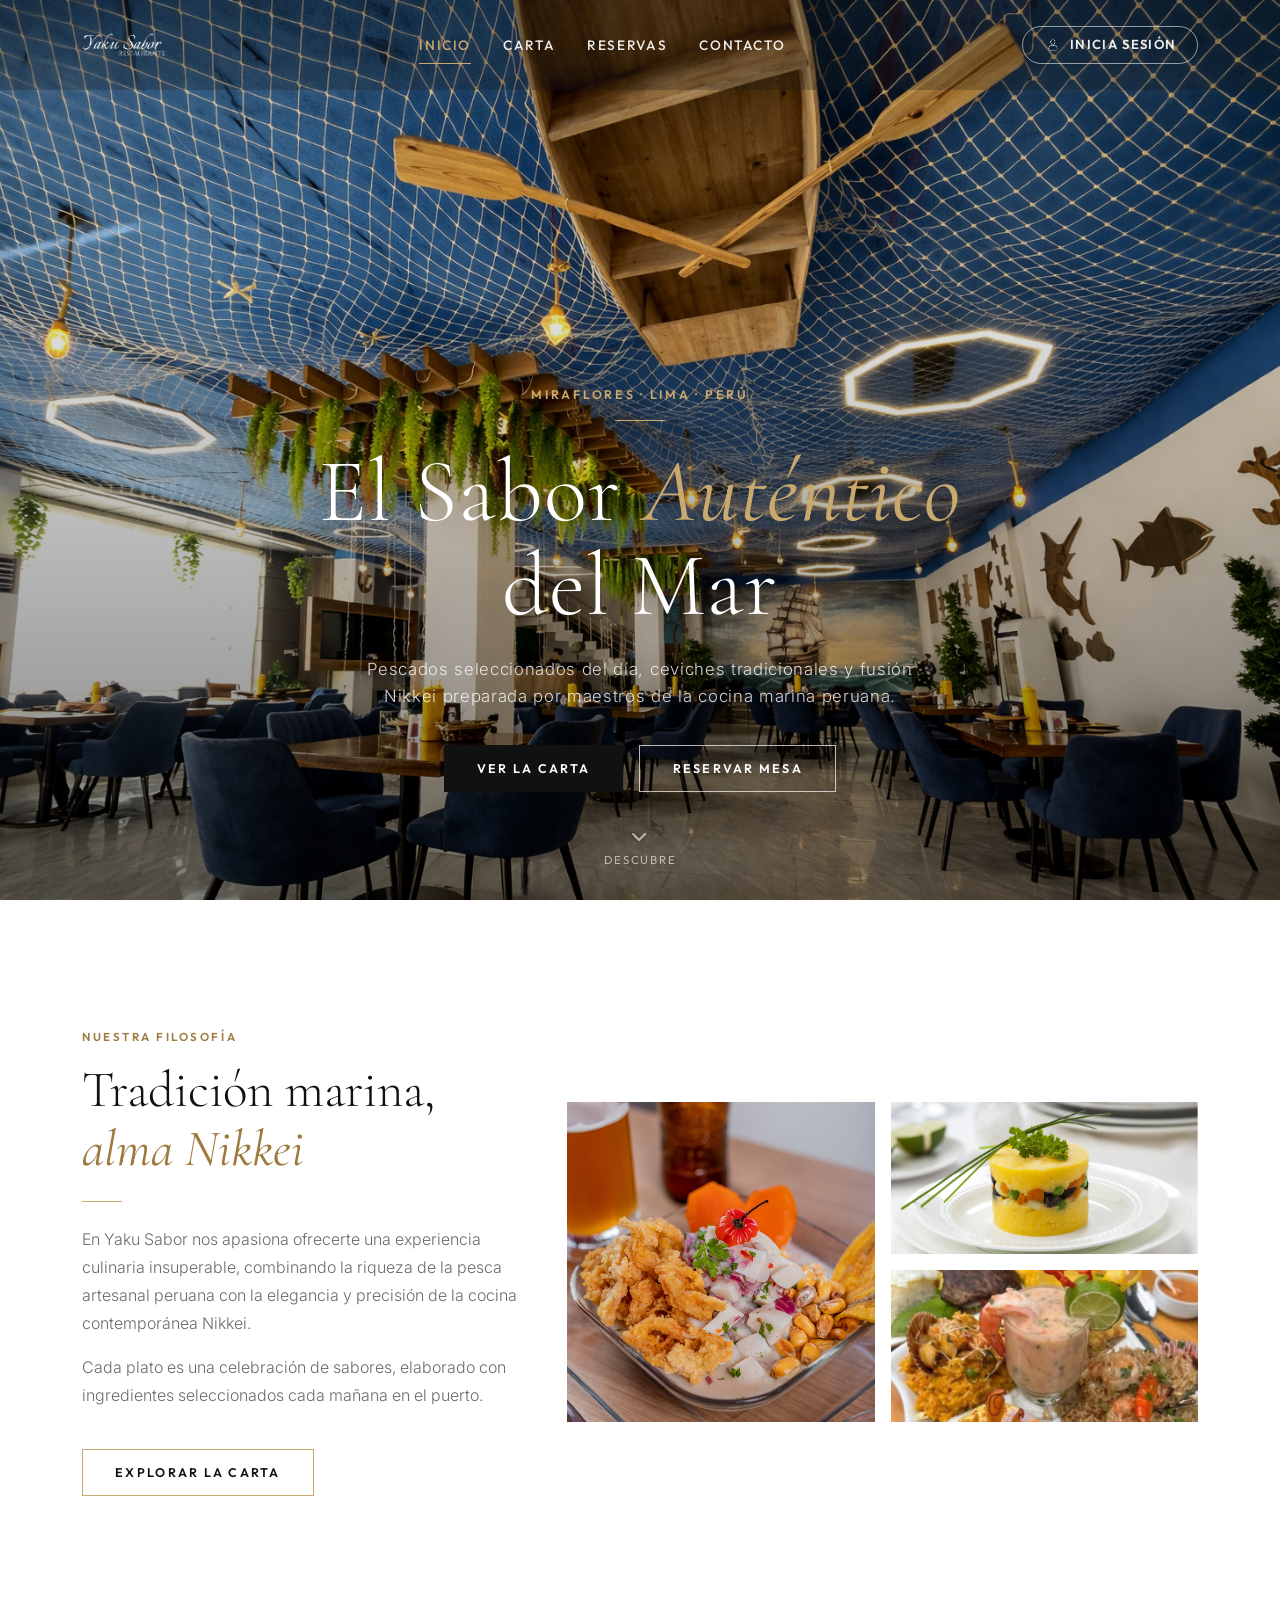
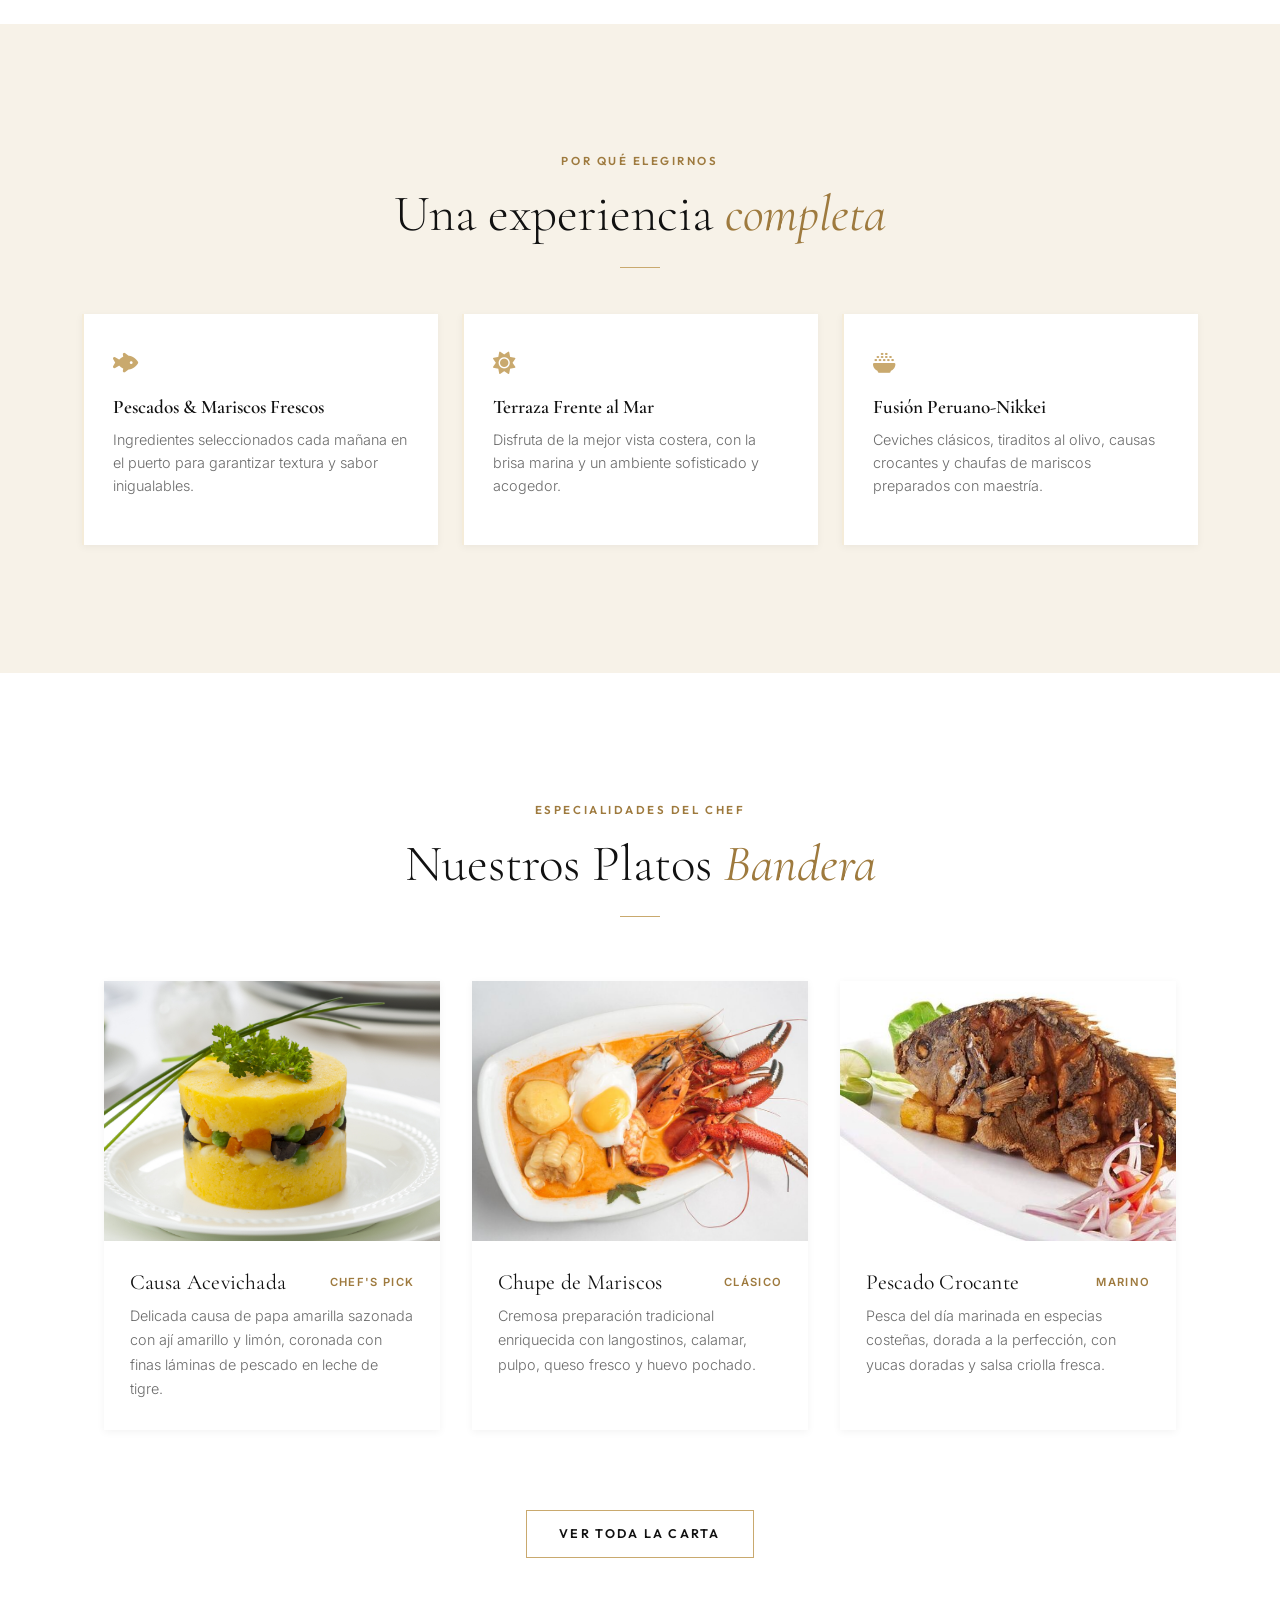
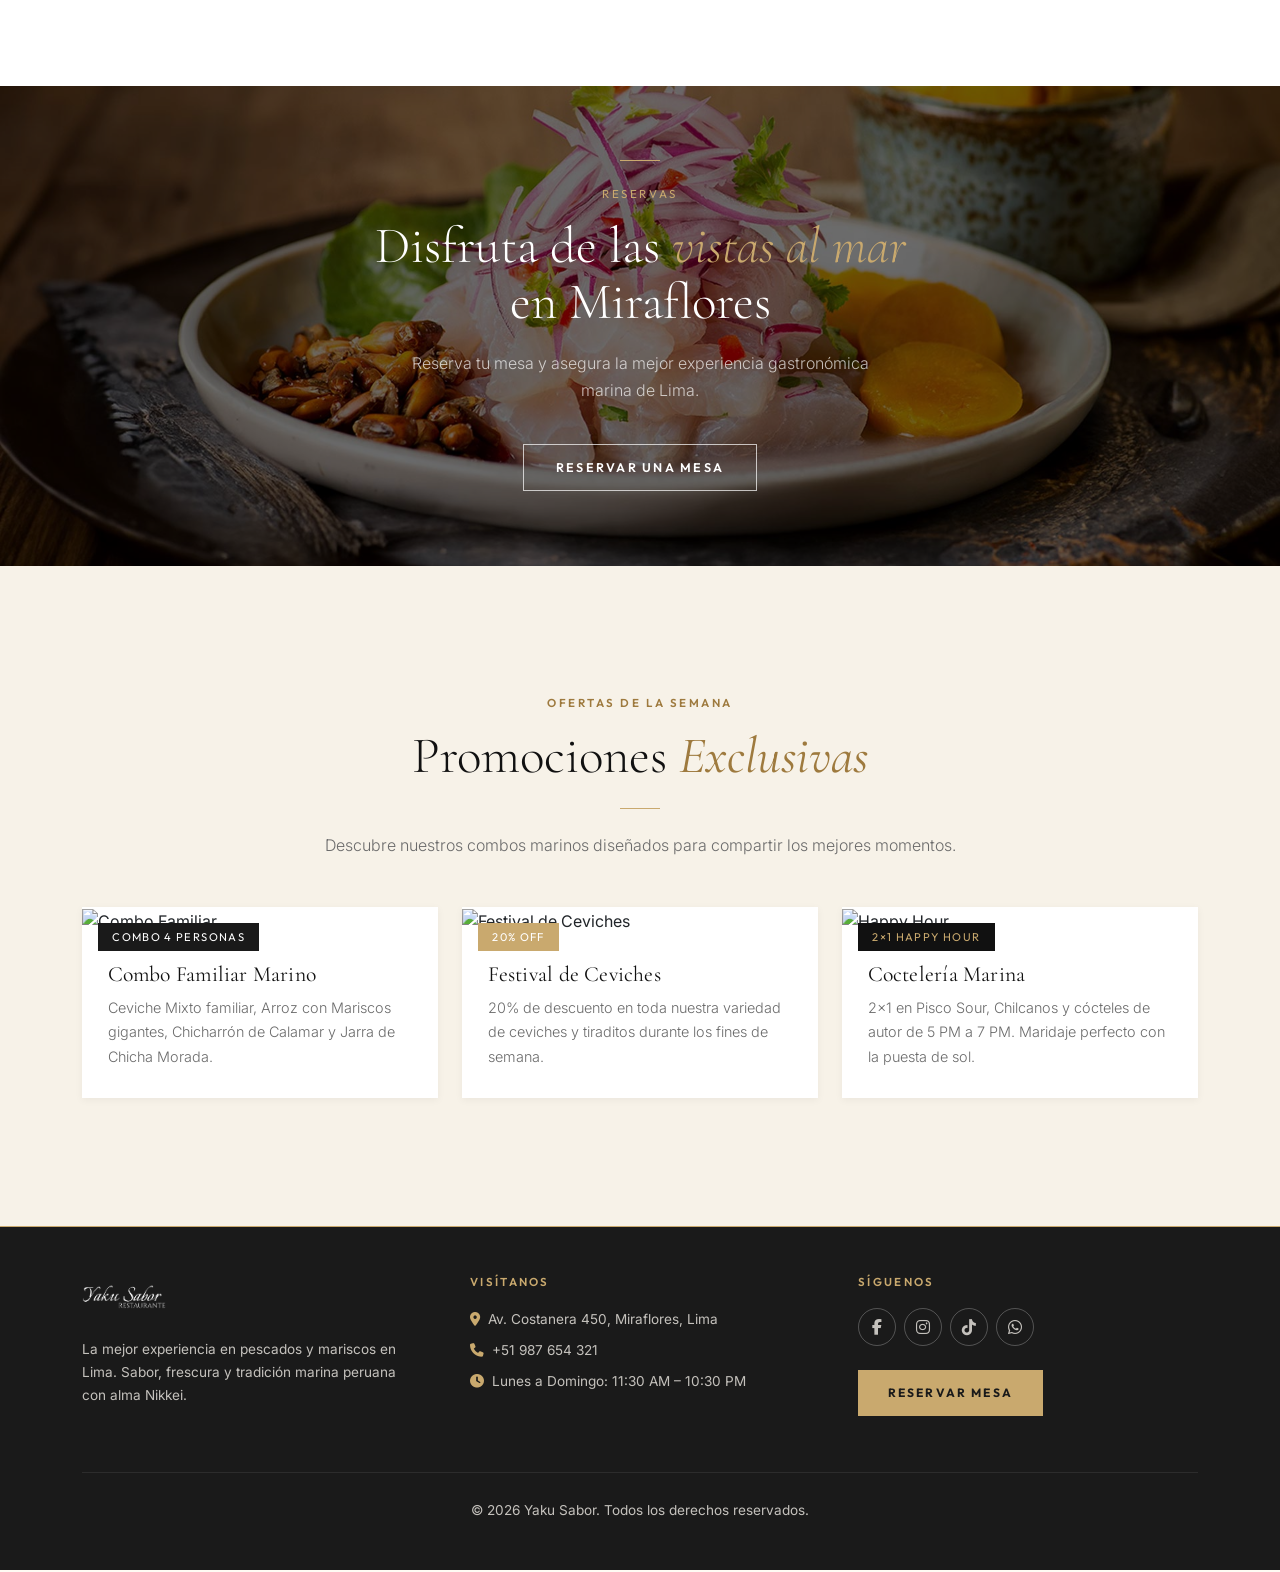
==== commit 19e21f48: "feat: add dashboard views for kitchen management, invoicing, sales reports, and configuration module" ====
--- a/Frontend/Dashboard/HTML/Dashboard.html
+++ b/Frontend/Dashboard/HTML/Dashboard.html
@@ -12,16 +12,16 @@
     <link rel="stylesheet" href="https://cdnjs.cloudflare.com/ajax/libs/font-awesome/6.5.1/css/all.min.css">
     <link rel="stylesheet" href="https://cdn.jsdelivr.net/npm/bootstrap-icons@1.11.3/font/bootstrap-icons.min.css">
     <!-- Styledash CSS -->
-    <link rel="stylesheet" href="../CSS/styledash.css?v=3">
+    <link rel="stylesheet" href="../CSS/styledash.css?v=4">
 </head>
 
 <body>
     <!-- Top Header -->
-    <nav class="navbar navbar-expand bg-white py-2">
+    <nav class="navbar navbar-expand py-2">
         <div class="container-fluid">
             <div class="d-flex align-items-center gap-2">
                 <i class="fa-solid fa-shield-halved text-info fs-4"></i>
-                <span class="fw-bold font-outfit fs-5 text-dark">Yaku Sabor <span class="badge bg-info text-dark ms-1">Admin Executive</span></span>
+                <span class="fw-bold font-outfit fs-5 text-white">Yaku Sabor <span class="badge bg-info text-dark ms-1">Admin Executive</span></span>
             </div>
 
             <div class="ms-auto d-flex align-items-center gap-3">
@@ -121,22 +121,8 @@
     <script src="https://cdn.jsdelivr.net/npm/bootstrap@5.3.8/dist/js/bootstrap.bundle.min.js"
         integrity="sha384-FKyoEForCGlyvwx9Hj09JcYn3nv7wiPVlz7YYwJrWVcXK/BmnVDxM+D2scQbITxI"
         crossorigin="anonymous"></script>
+    <script src="../../Shared/JS/api-config.js"></script>
     <script>
-        function resolveApiBaseUrl() {
-            const override = window.__API_BASE_URL__ || localStorage.getItem("apiBaseUrl");
-            if (override) {
-                return override.replace(/\/$/, "");
-            }
-
-            const { origin, hostname, protocol } = window.location;
-
-            if (hostname.endsWith(".app.github.dev") || hostname.endsWith(".githubpreview.dev")) {
-                return origin.replace(/-(\d+)\.app\.github\.dev$/, "-8080.app.github.dev").replace(/-(\d+)\.githubpreview\.dev$/, "-8080.githubpreview.dev") + "/api";
-            }
-
-            return `${protocol}//${hostname}:8080/api`;
-        }
-        
         const moduleLinks = Array.from(document.querySelectorAll('.js-dashboard-link'));
         const moduleFrame = document.getElementById('dashboard-content-frame');
         const viewerTitle = document.getElementById('viewer-title');
@@ -148,11 +134,6 @@
         if (!token) {
             window.location.href = '../../Principal/HTML/index.html';
         }
-
-        const authHeaders = () => ({
-            'Content-Type': 'application/json',
-            Authorization: `Bearer ${token}`
-        });
 
         async function loadProfile() {
             try {
@@ -170,6 +151,15 @@
                 applyRolePermissions(user.roles || []);
             } catch (err) {
                 console.warn('Fallback perfil local o token invalido', err);
+                const localNombre = localStorage.getItem('nombre');
+                const localRol = localStorage.getItem('rol');
+                
+                dashboardUserName.textContent = localNombre || 'Usuario Local';
+                dashboardUserRole.textContent = localRol || 'PERSONAL';
+                
+                if (localRol) {
+                    applyRolePermissions([localRol]);
+                }
             }
         }
 
--- a/Frontend/Dashboard/CSS/styledash.css
+++ b/Frontend/Dashboard/CSS/styledash.css
@@ -6,11 +6,11 @@
 /* 🌊 SISTEMA DE DISEÑO DASHBOARD EJECUTIVO  */
 /* ========================================== */
 :root {
-    --dash-deep: #001524;        /* Azul Profundo Marino Sidebar */
-    --dash-navy: #003355;        /* Azul Marino Elegante */
-    --dash-gold: #E5A93C;        /* Dorado Arena Vibrante */
-    --dash-surface: #F5F8FA;     /* Fondo Brisa Fresca */
-    --dash-card: #FFFFFF;        /* Tarjetas Blancas Puras */
+    --dash-deep: #111111;        /* Charcoal Dark Sidebar */
+    --dash-navy: #1A1A1A;        /* Dark Navbar/Sidebar Base */
+    --dash-gold: #C9A96E;        /* Miramar Gold */
+    --dash-surface: #FEFAF3;     /* Cream Background */
+    --dash-card: #FFFFFF;        /* Pure white for cards */
     
     --dash-cyan: #00A8CC;        /* Aqua Vibrante Accent */
     --dash-teal: #05B292;        /* Estado Libre / Verde */
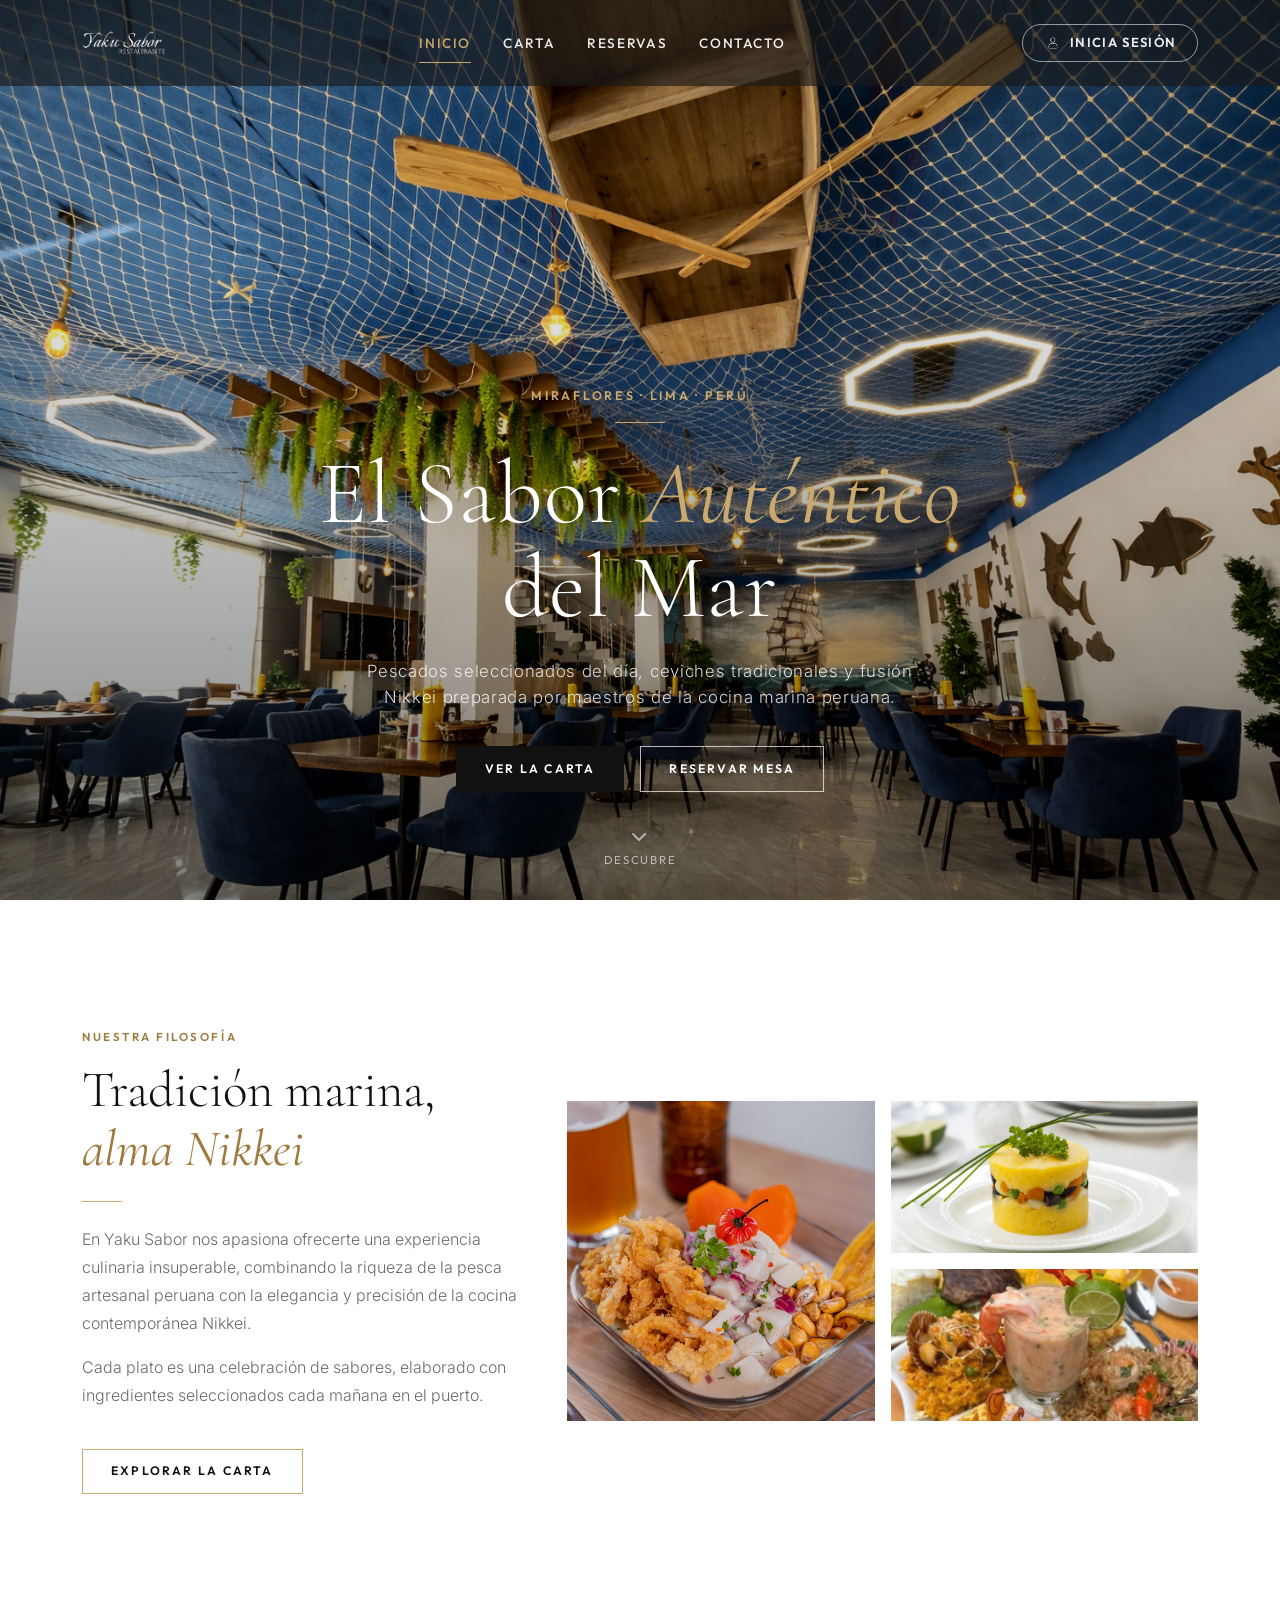
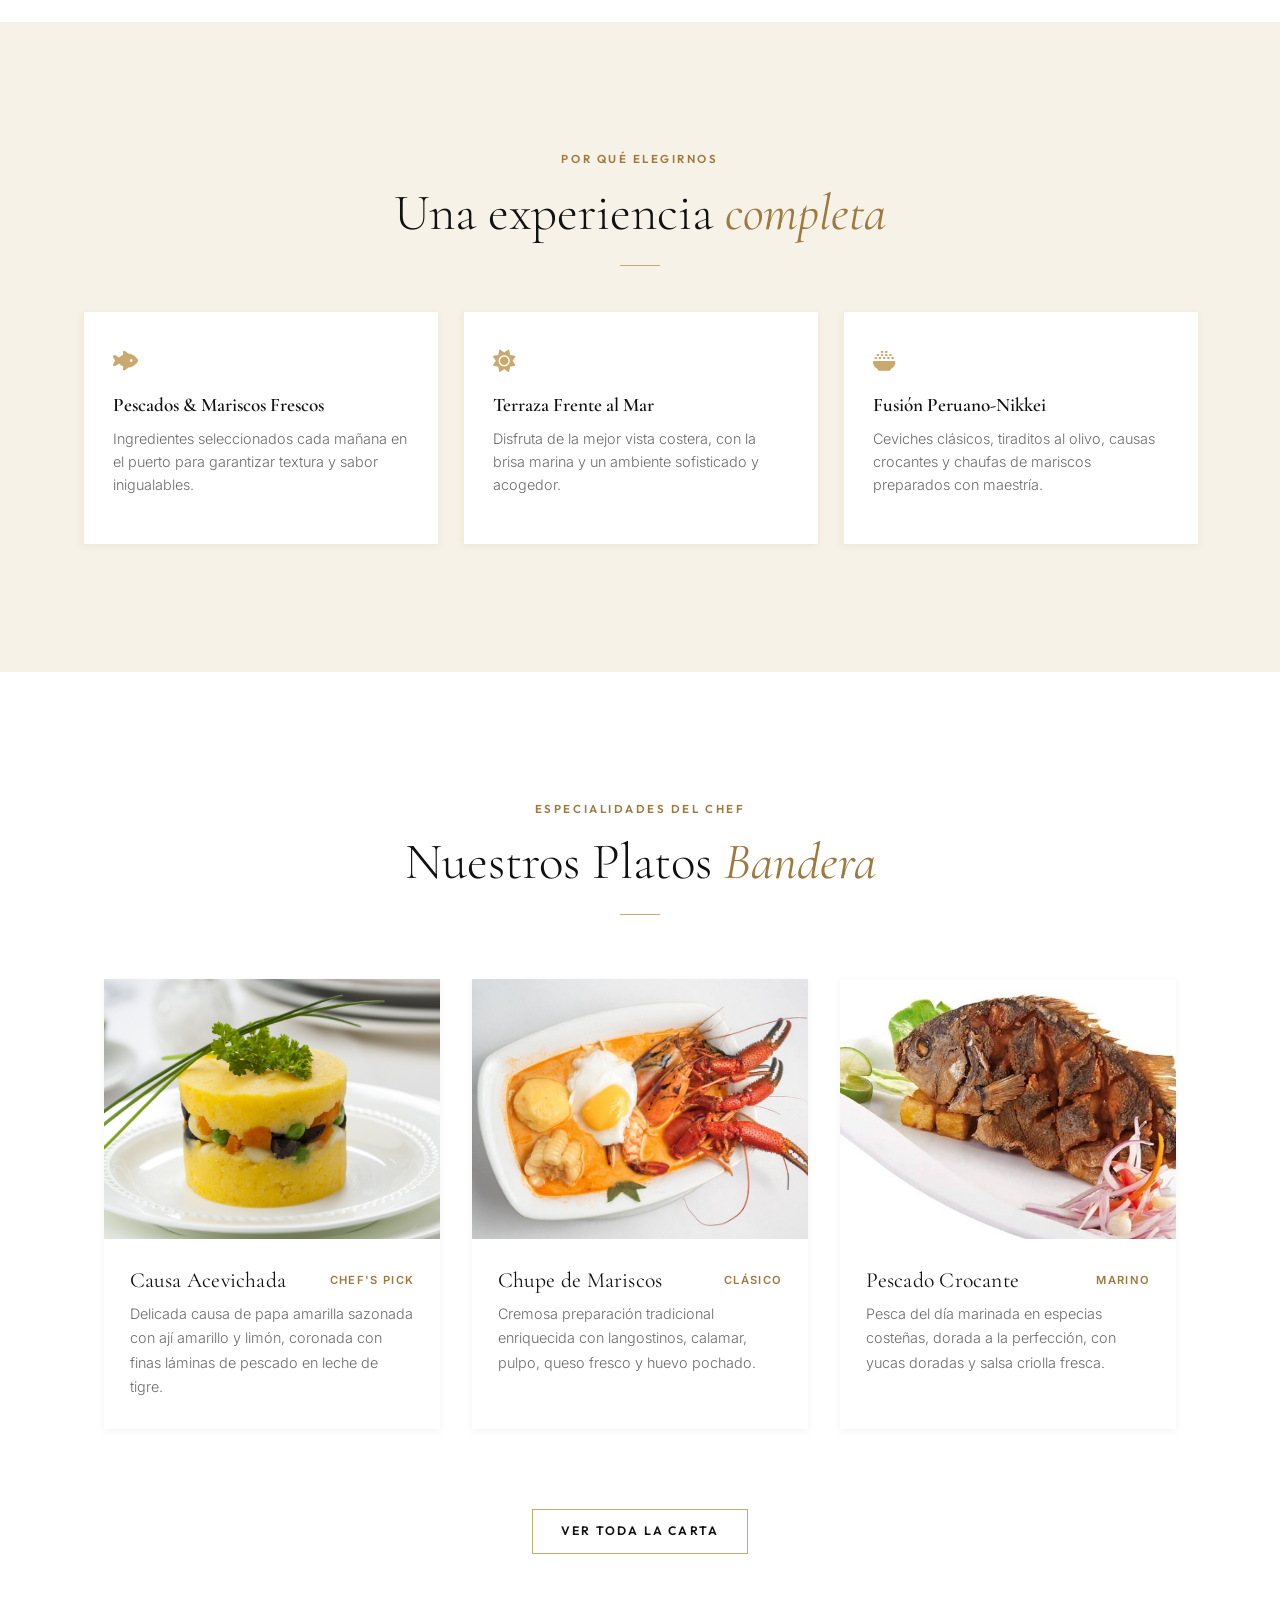
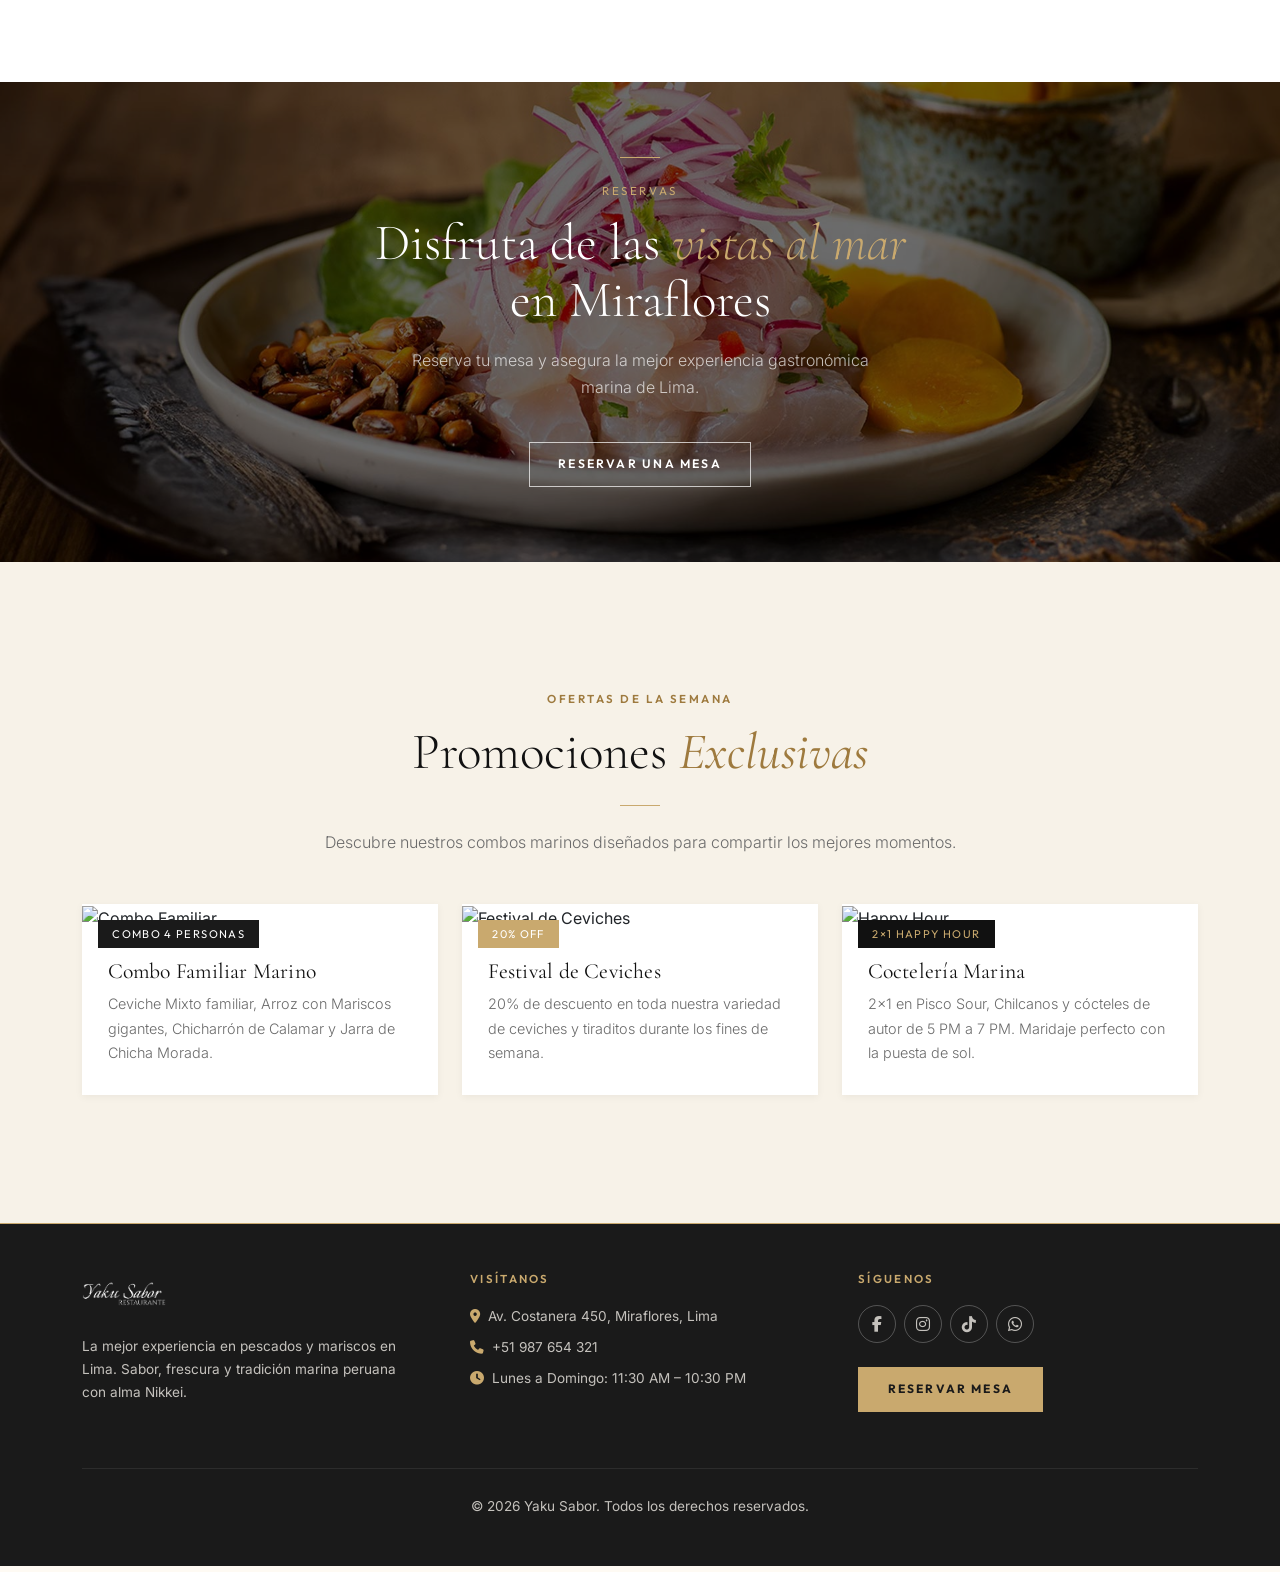
==== commit 00768358: "feat: implement table reservation logic and integrate dashboard modules for room management" ====
--- a/Frontend/Dashboard/HTML/Dashboard.html
+++ b/Frontend/Dashboard/HTML/Dashboard.html
@@ -144,11 +144,17 @@
                     throw new Error('No autorizado');
                 }
                 const user = await response.json();
-                const rolesStr = (user.roles || []).join(', ');
+                
+                let roles = user.roles || [];
+                if (roles.length === 0 && user.role) {
+                    roles = [user.role];
+                }
+
+                const rolesStr = roles.join(', ');
                 dashboardUserName.textContent = user.nombre || user.email || 'Usuario';
-                dashboardUserRole.textContent = rolesStr || user.role || 'Personal';
-
-                applyRolePermissions(user.roles || []);
+                dashboardUserRole.textContent = rolesStr || 'Personal';
+
+                applyRolePermissions(roles);
             } catch (err) {
                 console.warn('Fallback perfil local o token invalido', err);
                 const localNombre = localStorage.getItem('nombre');
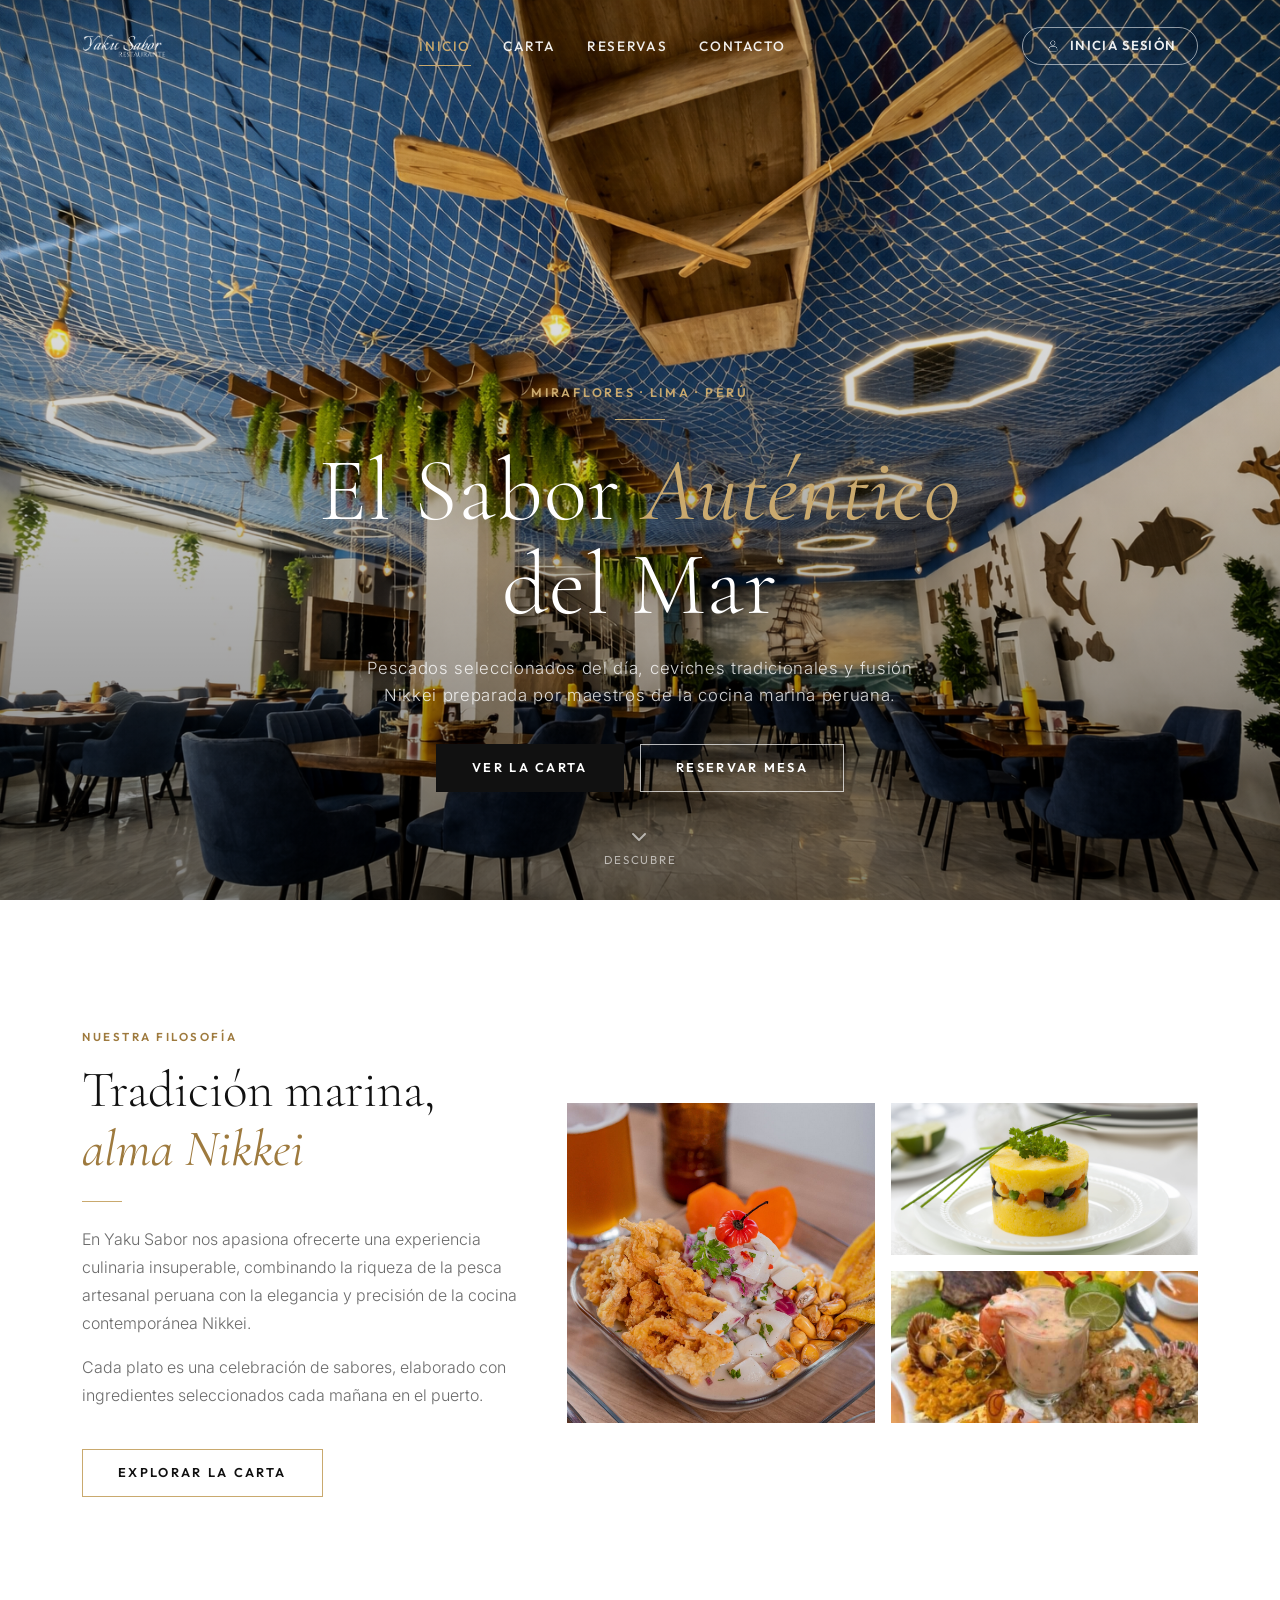
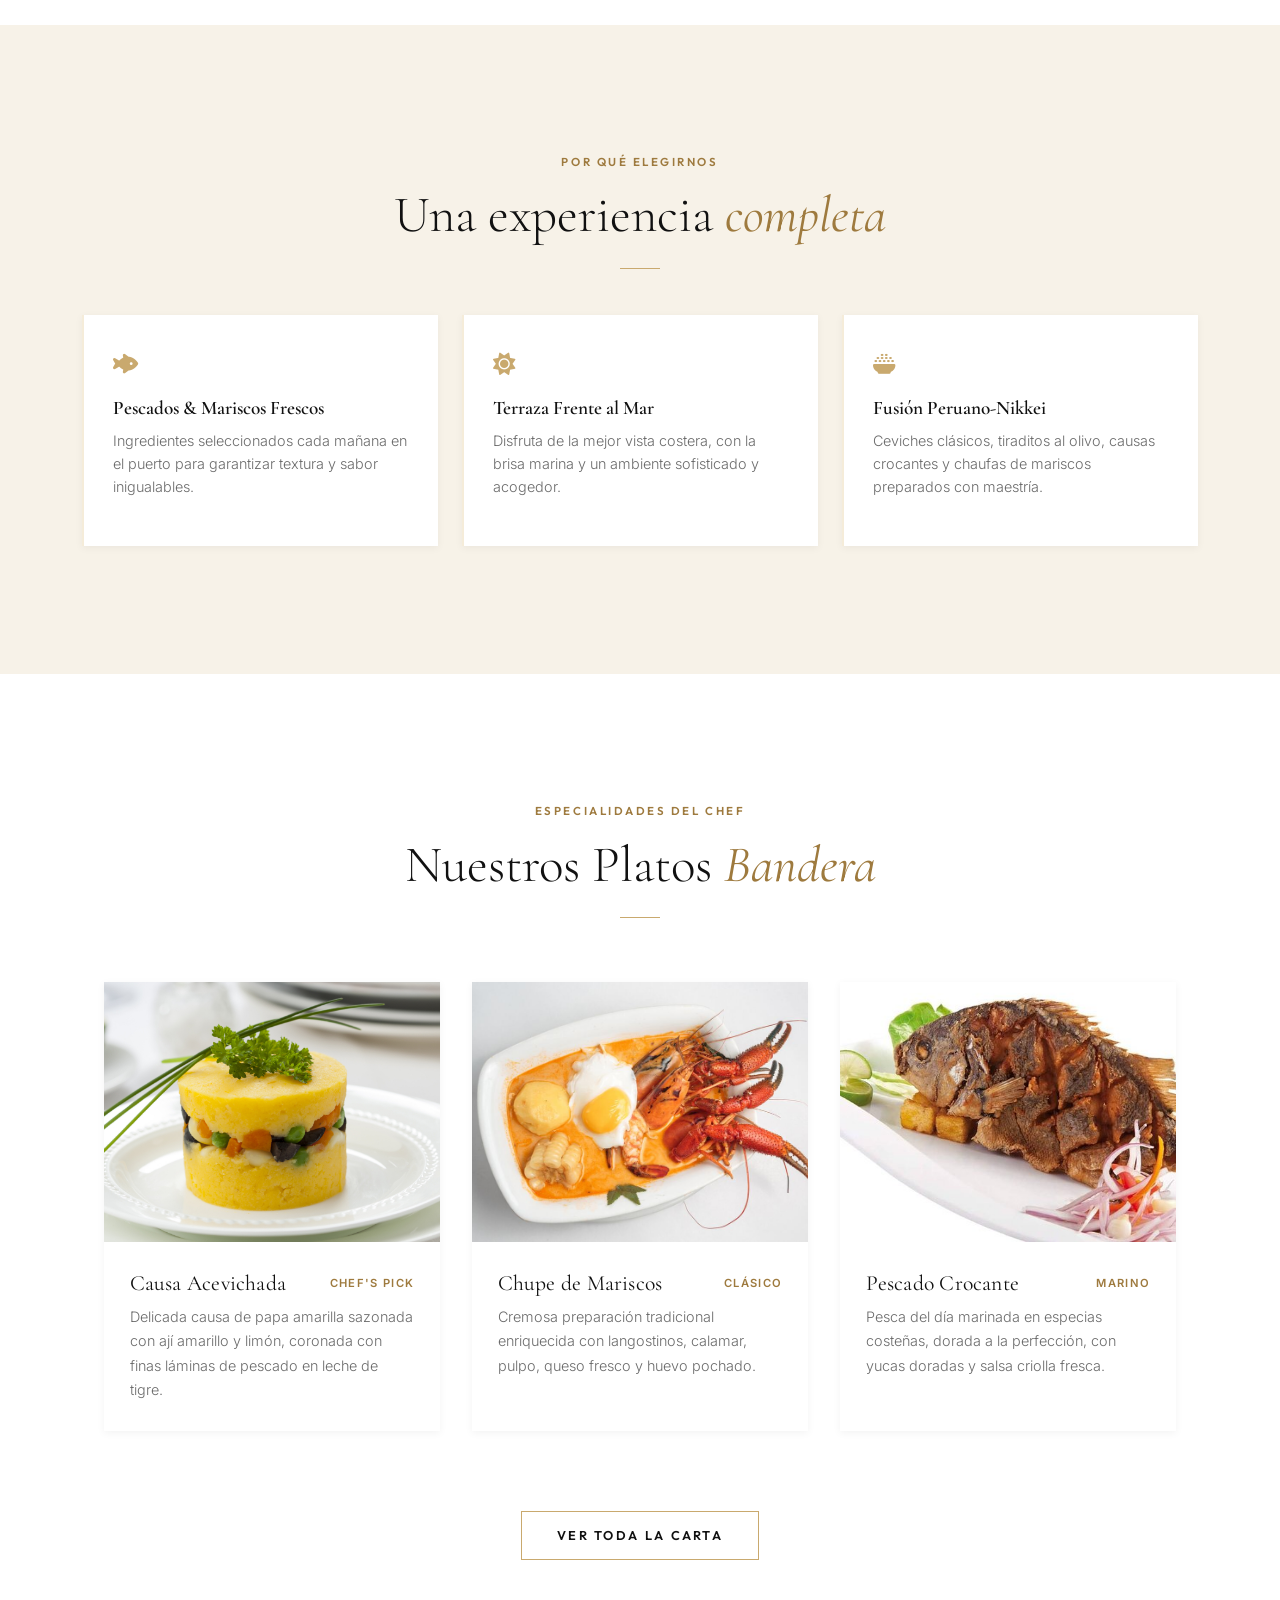
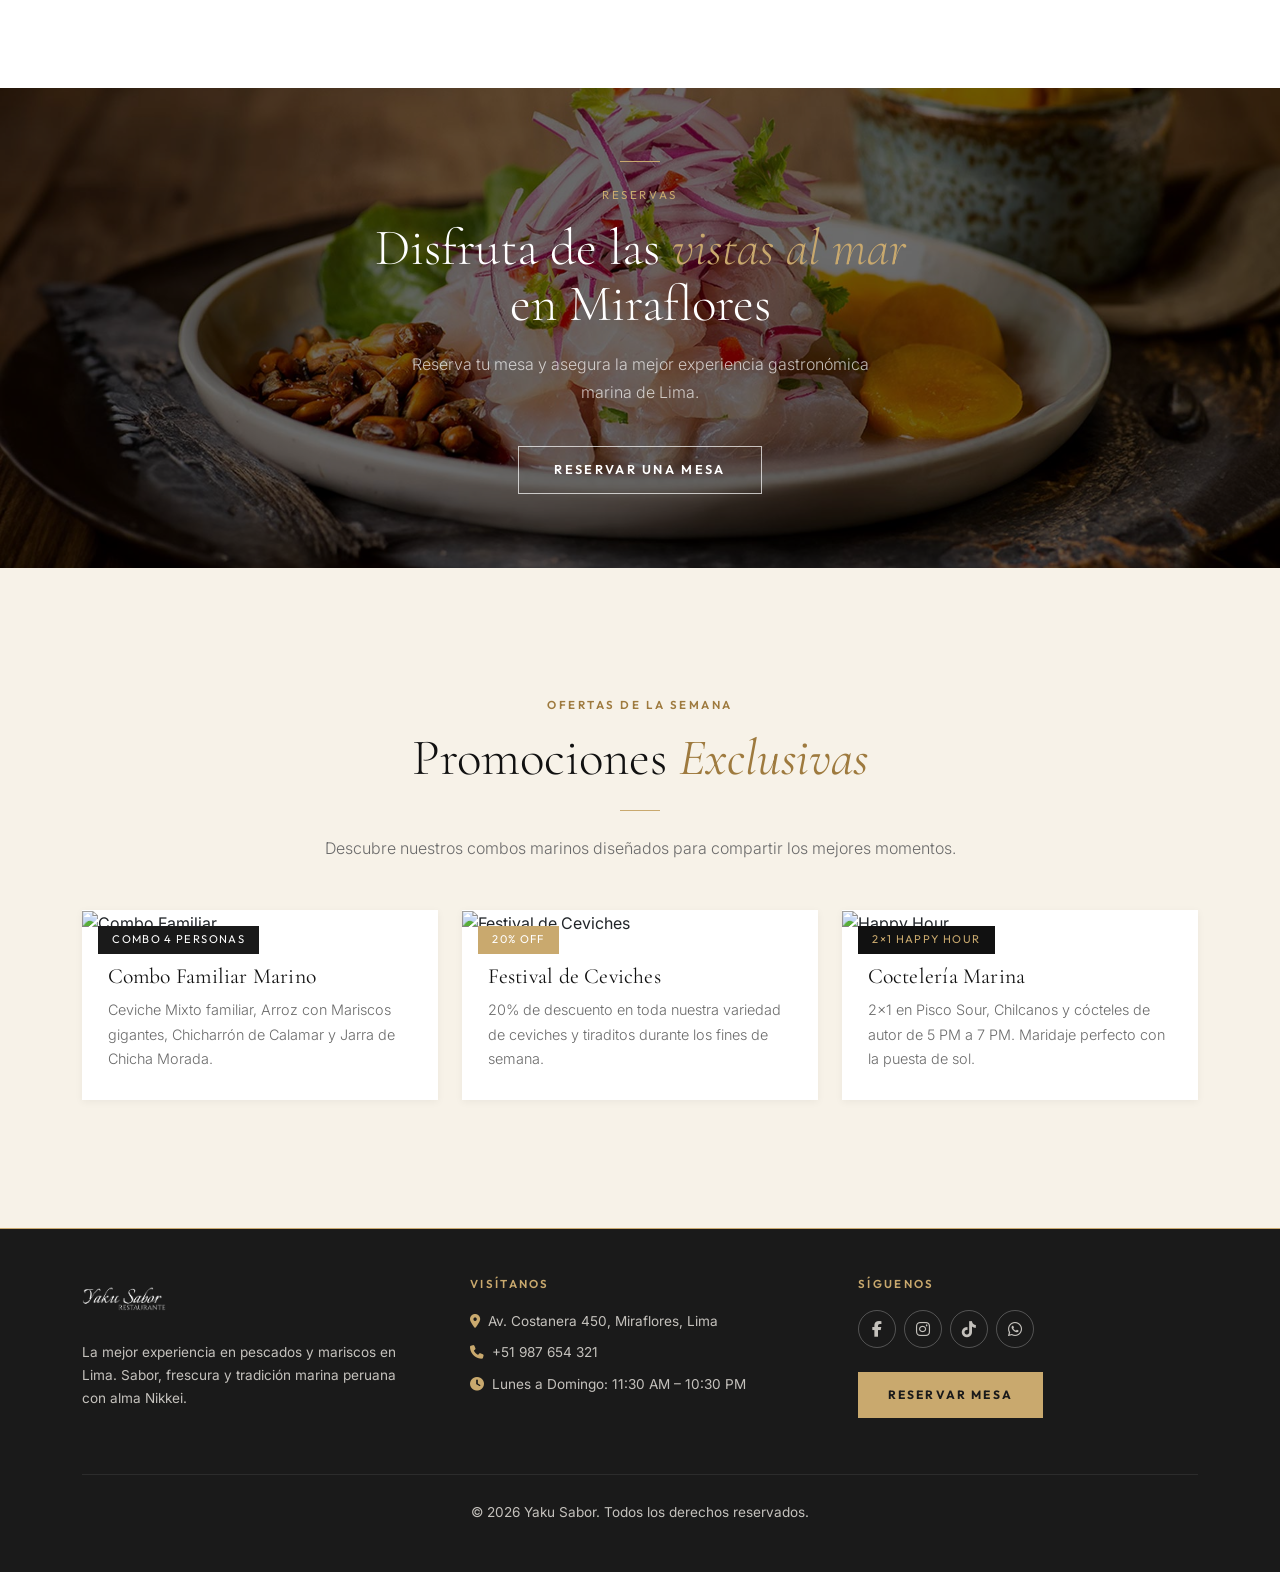
==== commit 27a2b709: "feat: implement main admin dashboard layout with navigation and role-based access control" ====
--- a/Frontend/Dashboard/HTML/Dashboard.html
+++ b/Frontend/Dashboard/HTML/Dashboard.html
@@ -145,10 +145,10 @@
                 }
                 const user = await response.json();
                 
-                let roles = user.roles || [];
-                if (roles.length === 0 && user.role) {
-                    roles = [user.role];
-                }
+                let roles = [];
+                if (Array.isArray(user.roles)) roles = user.roles;
+                else if (user.rol) roles = [user.rol];
+                else if (user.role) roles = [user.role];
 
                 const rolesStr = roles.join(', ');
                 dashboardUserName.textContent = user.nombre || user.email || 'Usuario';
